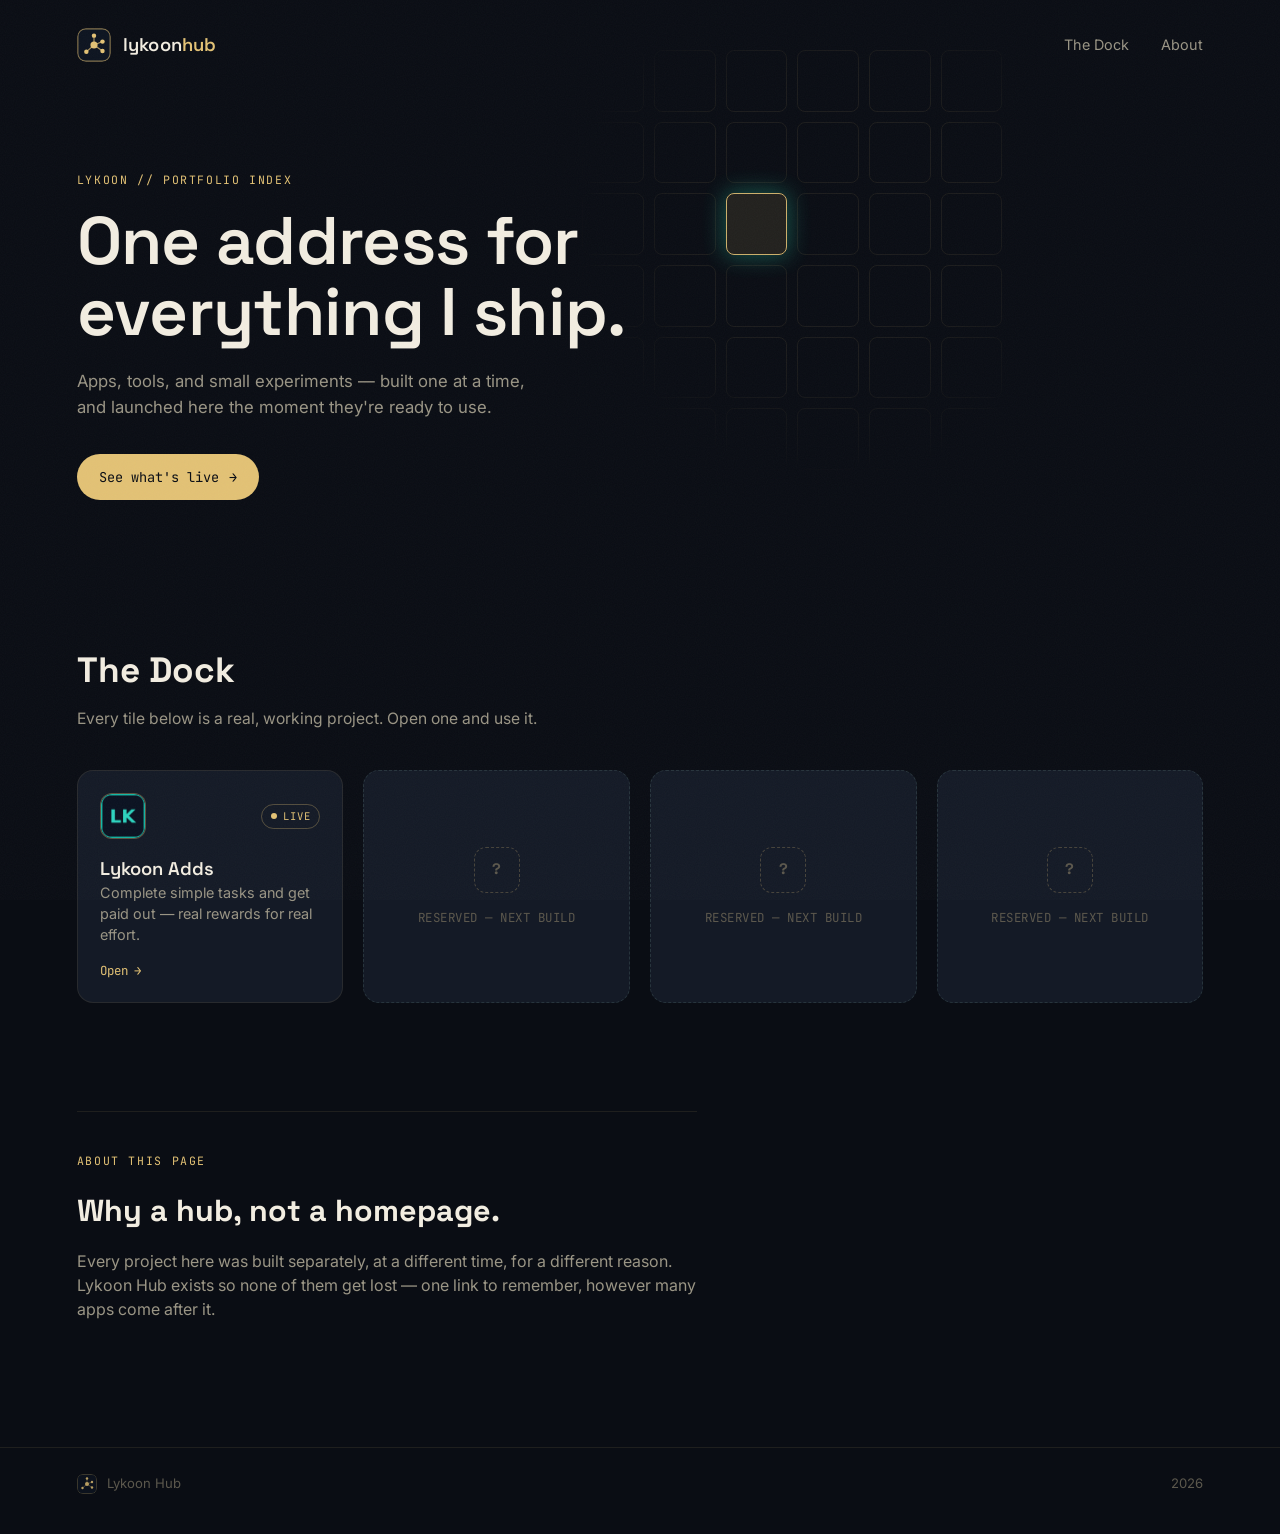
==== index.html @ 3b14b8b4 "Update hub logo and gold theme" ====
<!DOCTYPE html>
<html lang="en">
<head>
<meta charset="UTF-8">
<meta name="viewport" content="width=device-width, initial-scale=1.0">
<title>Lykoon Hub — One address for everything I ship</title>
<meta name="description" content="Lykoon Hub — a single home for every app, tool, and website Lykoon builds.">
<link rel="icon" href="data:image/svg+xml,%3Csvg xmlns='http://www.w3.org/2000/svg' viewBox='0 0 40 40'%3E%3Crect x='1' y='1' width='38' height='38' rx='9' fill='%230d1420' stroke='%23e3c275' stroke-width='1.4'/%3E%3Cg stroke='%23e3c275' stroke-width='1.3'%3E%3Cline x1='20' y1='20' x2='20' y2='9'/%3E%3Cline x1='20' y1='20' x2='30' y2='16'/%3E%3Cline x1='20' y1='20' x2='30' y2='27'/%3E%3Cline x1='20' y1='20' x2='11' y2='28'/%3E%3C/g%3E%3Ccircle cx='20' cy='9' r='2.6' fill='%23e3c275'/%3E%3Ccircle cx='30' cy='16' r='2.6' fill='%23e3c275'/%3E%3Ccircle cx='30' cy='27' r='2.6' fill='%23e3c275'/%3E%3Ccircle cx='11' cy='28' r='2.6' fill='%23e3c275'/%3E%3Ccircle cx='20' cy='20' r='4.2' fill='%23e3c275'/%3E%3C/svg%3E">
<link rel="preconnect" href="https://fonts.googleapis.com">
<link rel="preconnect" href="https://fonts.gstatic.com" crossorigin>
<link href="https://fonts.googleapis.com/css2?family=Space+Grotesk:wght@400;500;600;700&family=Inter:wght@400;500;600&family=JetBrains+Mono:wght@400;500&display=swap" rel="stylesheet">
<link rel="stylesheet" href="style.css">
</head>
<body>

<div class="grain"></div>

<header class="topbar">
  <div class="brand">
    <svg class="brand-mark" viewBox="0 0 40 40" xmlns="http://www.w3.org/2000/svg">
      <rect x="1" y="1" width="38" height="38" rx="9" fill="#0d1420" stroke="#e3c275" stroke-opacity="0.55" stroke-width="1.4"/>
      <g stroke="#e3c275" stroke-width="1.3" stroke-opacity="0.75">
        <line x1="20" y1="20" x2="20" y2="9"/>
        <line x1="20" y1="20" x2="30" y2="16"/>
        <line x1="20" y1="20" x2="30" y2="27"/>
        <line x1="20" y1="20" x2="11" y2="28"/>
      </g>
      <circle cx="20" cy="9" r="2.6" fill="#e3c275"/>
      <circle cx="30" cy="16" r="2.6" fill="#e3c275"/>
      <circle cx="30" cy="27" r="2.6" fill="#e3c275"/>
      <circle cx="11" cy="28" r="2.6" fill="#e3c275"/>
      <circle cx="20" cy="20" r="4.2" fill="#e3c275"/>
    </svg>
    <span class="brand-word">lykoon<span class="accent-dot">hub</span></span>
  </div>
  <nav class="topnav">
    <a href="#dock">The Dock</a>
    <a href="#about">About</a>
  </nav>
</header>

<main>
  <section class="hero">
    <div class="hero-grid" aria-hidden="true" id="heroGrid"></div>
    <p class="eyebrow">LYKOON // PORTFOLIO INDEX</p>
    <h1>One address for<br>everything I ship.</h1>
    <p class="hero-sub">Apps, tools, and small experiments — built one at a time,<br class="br-desktop"> and launched here the moment they're ready to use.</p>
    <a href="#dock" class="hero-cta">See what's live <span class="arrow">→</span></a>
  </section>

  <section class="dock" id="dock">
    <div class="section-head">
      <h2>The Dock</h2>
      <p class="section-sub">Every tile below is a real, working project. Open one and use it.</p>
    </div>

    <div class="tiles" id="tiles"><!-- rendered by app.js --></div>
  </section>

  <section class="about" id="about">
    <div class="about-card">
      <p class="eyebrow">ABOUT THIS PAGE</p>
      <h2>Why a hub, not a homepage.</h2>
      <p>Every project here was built separately, at a different time, for a different reason. Lykoon Hub exists so none of them get lost — one link to remember, however many apps come after it.</p>
    </div>
  </section>
</main>

<footer class="footer">
  <div class="footer-left">
    <svg class="footer-mark" viewBox="0 0 40 40" xmlns="http://www.w3.org/2000/svg" aria-hidden="true">
      <rect x="1" y="1" width="38" height="38" rx="9" fill="#0d1420" stroke="#e3c275" stroke-opacity="0.4" stroke-width="1.4"/>
      <g stroke="#e3c275" stroke-width="1.3" stroke-opacity="0.6">
        <line x1="20" y1="20" x2="20" y2="9"/>
        <line x1="20" y1="20" x2="30" y2="16"/>
        <line x1="20" y1="20" x2="30" y2="27"/>
        <line x1="20" y1="20" x2="11" y2="28"/>
      </g>
      <circle cx="20" cy="9" r="2.4" fill="#e3c275"/>
      <circle cx="30" cy="16" r="2.4" fill="#e3c275"/>
      <circle cx="30" cy="27" r="2.4" fill="#e3c275"/>
      <circle cx="11" cy="28" r="2.4" fill="#e3c275"/>
      <circle cx="20" cy="20" r="4" fill="#e3c275"/>
    </svg>
    <span>Lykoon Hub</span>
  </div>
  <span class="footer-year" id="year"></span>
</footer>

<script src="app.js"></script>
</body>
</html>
---- style.css ----
:root{
  --bg: #0a0d14;
  --bg-elevated: #10141d;
  --surface: #141a26;
  --surface-2: #1b2331;
  --border: rgba(216, 184, 122, 0.10);
  --border-strong: rgba(216, 184, 122, 0.26);
  --accent: #e3c275;
  --accent-soft: rgba(227, 194, 117, 0.12);
  --accent-dim: #8a6f37;
  --text: #f2ede1;
  --text-muted: #9a9585;
  --text-faint: #5c584d;
  --live: #e3c275;
  --live-glow: 227, 194, 117;

  --font-display: "Space Grotesk", sans-serif;
  --font-body: "Inter", sans-serif;
  --font-mono: "JetBrains Mono", monospace;
}

*{ box-sizing: border-box; margin: 0; padding: 0; }

html{ scroll-behavior: smooth; }

body{
  background: var(--bg);
  color: var(--text);
  font-family: var(--font-body);
  line-height: 1.5;
  overflow-x: hidden;
}

a{ color: inherit; text-decoration: none; }

/* subtle film-grain texture over the whole page */
.grain{
  position: fixed;
  inset: 0;
  pointer-events: none;
  z-index: 100;
  opacity: 0.035;
  background-image: url("data:image/svg+xml,%3Csvg xmlns='http://www.w3.org/2000/svg' width='120' height='120'%3E%3Cfilter id='n'%3E%3CfeTurbulence type='fractalNoise' baseFrequency='0.9' numOctaves='2' stitchTiles='stitch'/%3E%3C/filter%3E%3Crect width='100%25' height='100%25' filter='url(%23n)'/%3E%3C/svg%3E");
}

/* ---------- topbar ---------- */
.topbar{
  display: flex;
  align-items: center;
  justify-content: space-between;
  padding: 28px 6vw;
  position: relative;
  z-index: 2;
}

.brand{ display: flex; align-items: center; gap: 12px; }

.brand-mark{ width: 34px; height: 34px; border-radius: 9px; }

.brand-word{
  font-family: var(--font-display);
  font-weight: 600;
  font-size: 1.15rem;
  letter-spacing: 0.01em;
  color: var(--text);
}
.accent-dot{ color: var(--accent); }

.topnav{ display: flex; gap: 32px; }
.topnav a{
  font-size: 0.9rem;
  color: var(--text-muted);
  transition: color 0.2s ease;
}
.topnav a:hover{ color: var(--accent); }

/* ---------- hero ---------- */
.hero{
  position: relative;
  padding: 9vh 6vw 12vh;
  max-width: 900px;
}

.hero-grid{
  position: absolute;
  top: -40px;
  right: -8vw;
  width: 420px;
  height: 420px;
  z-index: -1;
  display: grid;
  grid-template-columns: repeat(6, 1fr);
  grid-template-rows: repeat(6, 1fr);
  gap: 10px;
  opacity: 0.9;
  mask-image: radial-gradient(circle at 60% 40%, black 40%, transparent 75%);
}
.hero-grid .cell{
  border-radius: 8px;
  border: 1px solid var(--border);
}
.hero-grid .cell.filled{
  border-color: var(--accent);
  background: var(--accent-soft);
  box-shadow: 0 0 22px 2px rgba(47, 226, 184, 0.35);
}

.eyebrow{
  font-family: var(--font-mono);
  font-size: 0.72rem;
  letter-spacing: 0.14em;
  color: var(--accent);
  margin-bottom: 18px;
}

.hero h1{
  font-family: var(--font-display);
  font-weight: 600;
  font-size: clamp(2.4rem, 6vw, 4.2rem);
  line-height: 1.05;
  letter-spacing: -0.01em;
  margin-bottom: 22px;
}

.hero-sub{
  color: var(--text-muted);
  font-size: 1.05rem;
  max-width: 540px;
  margin-bottom: 34px;
}

.hero-cta{
  display: inline-flex;
  align-items: center;
  gap: 10px;
  font-family: var(--font-mono);
  font-size: 0.85rem;
  color: var(--bg);
  background: var(--accent);
  padding: 13px 22px;
  border-radius: 999px;
  transition: transform 0.2s ease, box-shadow 0.2s ease;
}
.hero-cta:hover{
  transform: translateY(-2px);
  box-shadow: 0 8px 24px rgba(47, 226, 184, 0.25);
}
.hero-cta .arrow{ transition: transform 0.2s ease; }
.hero-cta:hover .arrow{ transform: translateX(3px); }

/* ---------- dock section ---------- */
.dock{ padding: 4vh 6vw 10vh; }

.section-head{ margin-bottom: 40px; max-width: 560px; }
.section-head h2{
  font-family: var(--font-display);
  font-size: clamp(1.6rem, 3vw, 2.2rem);
  margin-bottom: 10px;
}
.section-sub{ color: var(--text-muted); font-size: 0.98rem; }

.tiles{
  display: grid;
  grid-template-columns: repeat(auto-fill, minmax(220px, 1fr));
  gap: 20px;
}

.tile{
  background: var(--surface);
  border: 1px solid var(--border);
  border-radius: 16px;
  padding: 22px;
  display: flex;
  flex-direction: column;
  gap: 16px;
  transition: transform 0.25s ease, border-color 0.25s ease, background 0.25s ease;
}

.tile.live:hover{
  transform: translateY(-4px);
  border-color: var(--border-strong);
  background: var(--surface-2);
}

.tile.empty{
  border-style: dashed;
  border-color: rgba(148, 197, 190, 0.15);
  justify-content: center;
  align-items: center;
  text-align: center;
  min-height: 190px;
}
.tile.empty .tile-icon{
  border-style: dashed;
  color: var(--text-faint);
  background: transparent;
}
.tile.empty .empty-label{
  font-family: var(--font-mono);
  font-size: 0.78rem;
  color: var(--text-faint);
  letter-spacing: 0.04em;
}

.tile-top{ display: flex; align-items: center; justify-content: space-between; }

.tile-icon{
  width: 46px;
  height: 46px;
  border-radius: 12px;
  display: flex;
  align-items: center;
  justify-content: center;
  font-family: var(--font-display);
  font-weight: 700;
  font-size: 0.95rem;
  border: 1px solid var(--border-strong);
  background: var(--accent-soft);
  color: var(--accent);
  overflow: hidden;
}
.tile-icon img{
  width: 100%;
  height: 100%;
  object-fit: cover;
  border-radius: 11px;
}

.badge{
  font-family: var(--font-mono);
  font-size: 0.66rem;
  letter-spacing: 0.08em;
  display: flex;
  align-items: center;
  gap: 6px;
  color: var(--live);
  padding: 4px 9px;
  border-radius: 999px;
  border: 1px solid rgba(var(--live-glow), 0.3);
}
.badge .dot{
  width: 6px; height: 6px; border-radius: 50%;
  background: var(--live);
  box-shadow: 0 0 0 0 rgba(var(--live-glow), 0.6);
  animation: pulse 2s infinite;
}
@keyframes pulse{
  0%{ box-shadow: 0 0 0 0 rgba(var(--live-glow), 0.5); }
  70%{ box-shadow: 0 0 0 7px rgba(var(--live-glow), 0); }
  100%{ box-shadow: 0 0 0 0 rgba(var(--live-glow), 0); }
}

.tile-name{
  font-family: var(--font-display);
  font-weight: 600;
  font-size: 1.15rem;
}
.tile-tagline{
  color: var(--text-muted);
  font-size: 0.9rem;
  line-height: 1.45;
}

.tile-open{
  margin-top: auto;
  font-family: var(--font-mono);
  font-size: 0.78rem;
  color: var(--accent);
  display: inline-flex;
  align-items: center;
  gap: 6px;
  align-self: flex-start;
}
.tile-open .arrow{ transition: transform 0.2s ease; }
.tile:hover .tile-open .arrow{ transform: translateX(3px); }

/* ---------- about ---------- */
.about{ padding: 2vh 6vw 14vh; }
.about-card{
  border-top: 1px solid var(--border);
  padding-top: 40px;
  max-width: 620px;
}
.about-card h2{
  font-family: var(--font-display);
  font-size: clamp(1.4rem, 2.6vw, 1.9rem);
  margin: 14px 0 16px;
}
.about-card p:last-child{ color: var(--text-muted); }

/* ---------- footer ---------- */
.footer{
  display: flex;
  align-items: center;
  justify-content: space-between;
  padding: 26px 6vw 40px;
  border-top: 1px solid var(--border);
  color: var(--text-faint);
  font-size: 0.82rem;
}
.footer-left{ display: flex; align-items: center; gap: 10px; }
.footer-mark{ width: 20px; height: 20px; border-radius: 6px; opacity: 0.8; }

/* ---------- responsive ---------- */
@media (max-width: 640px){
  .topbar{ padding: 22px 5vw; }
  .topnav{ gap: 18px; }
  .hero{ padding: 6vh 5vw 8vh; }
  .hero-grid{ width: 240px; height: 240px; right: -14vw; top: -20px; }
  .br-desktop{ display: none; }
  .dock, .about{ padding-left: 5vw; padding-right: 5vw; }
  .footer{ padding: 22px 5vw 32px; flex-direction: column; gap: 10px; align-items: flex-start; }
}

@media (prefers-reduced-motion: reduce){
  *{ animation: none !important; transition: none !important; }
}
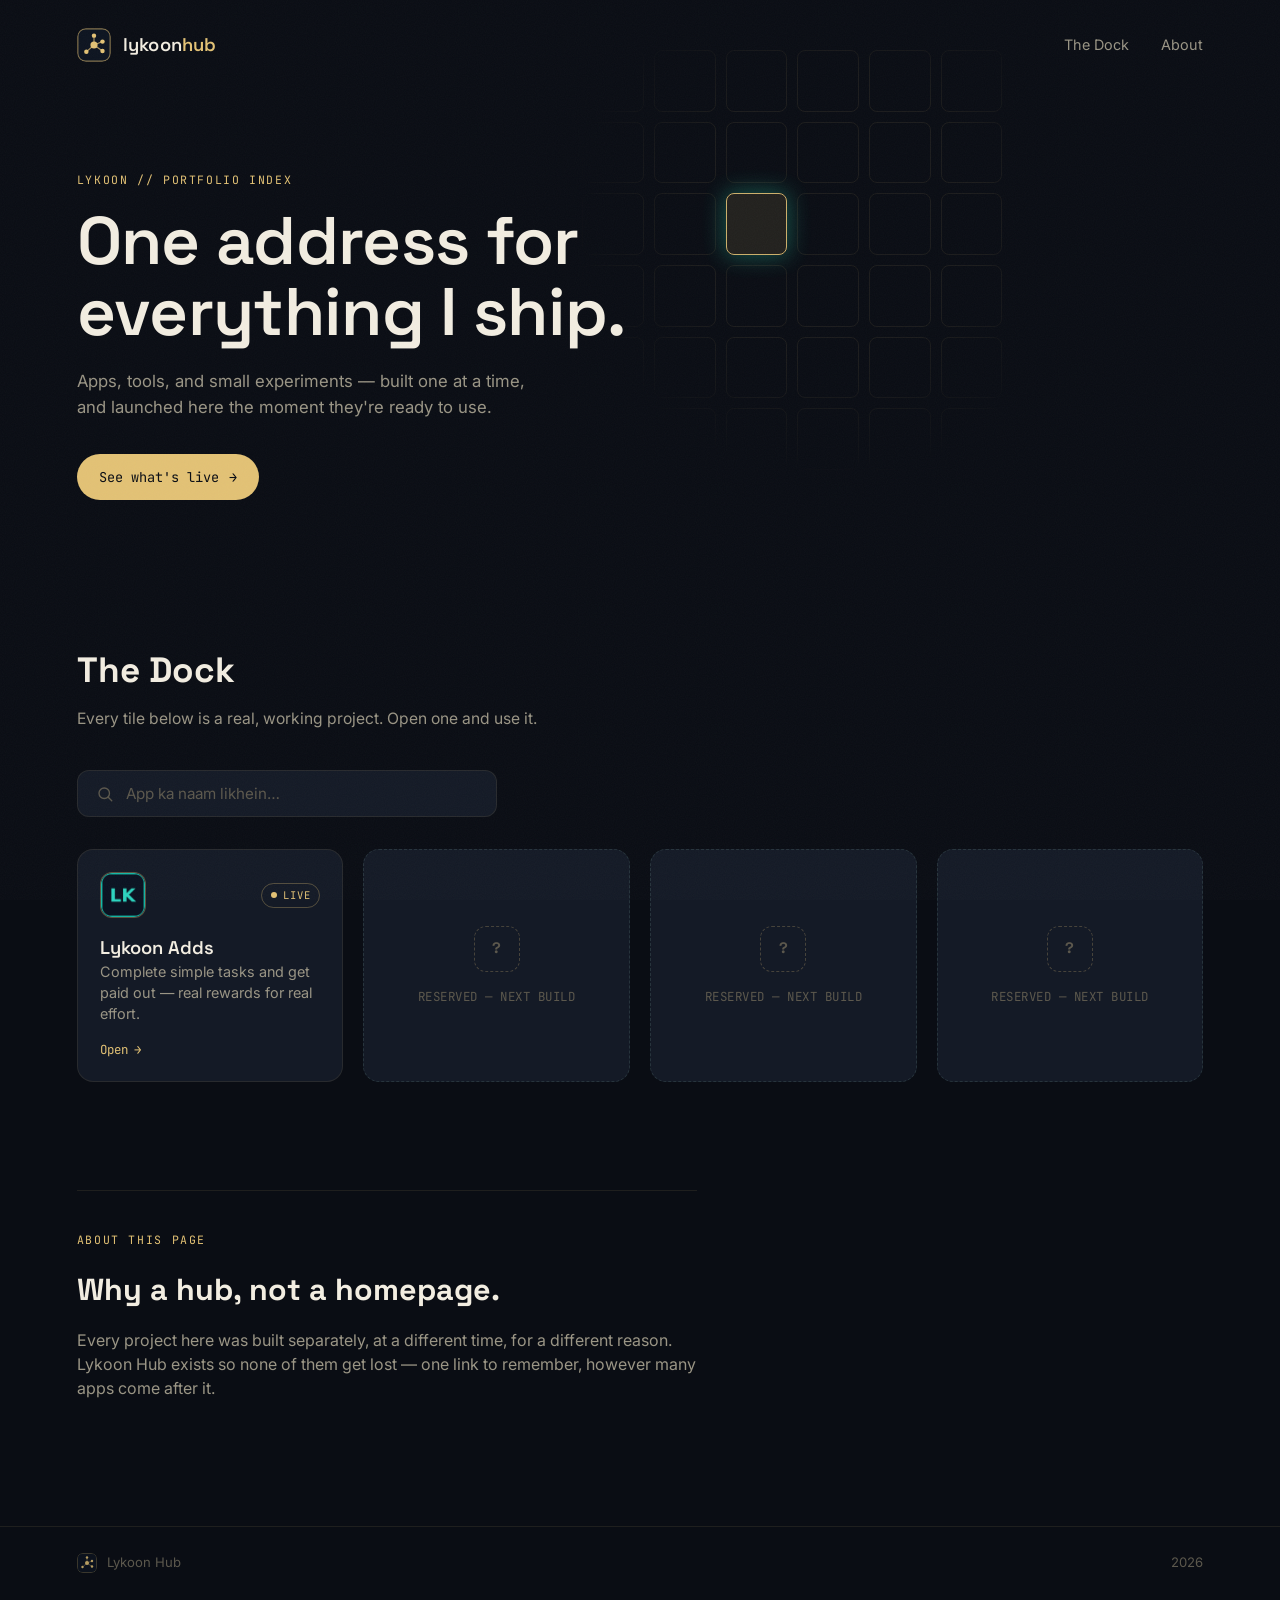
==== commit 9e49d46e: "serch box add ki he" ====
--- a/index.html
+++ b/index.html
@@ -54,6 +54,22 @@
       <p class="section-sub">Every tile below is a real, working project. Open one and use it.</p>
     </div>
 
+    <div class="search-bar">
+      <svg class="search-icon" viewBox="0 0 24 24" fill="none" xmlns="http://www.w3.org/2000/svg" aria-hidden="true">
+        <circle cx="11" cy="11" r="7" stroke="currentColor" stroke-width="1.8"/>
+        <line x1="16.3" y1="16.3" x2="21" y2="21" stroke="currentColor" stroke-width="1.8" stroke-linecap="round"/>
+      </svg>
+      <input
+        type="text"
+        id="searchInput"
+        class="search-input"
+        placeholder="App ka naam likhein…"
+        autocomplete="off"
+        aria-label="Apps dhoondein">
+    </div>
+
+    <p class="no-results" id="noResults" hidden>Is naam ki koi app nahi mili. Spelling check karein ya poora naam try karein.</p>
+
     <div class="tiles" id="tiles"><!-- rendered by app.js --></div>
   </section>
 
--- a/style.css
+++ b/style.css
@@ -159,6 +159,51 @@
 }
 .section-sub{ color: var(--text-muted); font-size: 0.98rem; }
 
+.search-bar{
+  display: flex;
+  align-items: center;
+  gap: 12px;
+  max-width: 420px;
+  padding: 13px 18px;
+  margin-bottom: 32px;
+  background: var(--surface);
+  border: 1px solid var(--border);
+  border-radius: 12px;
+  transition: border-color 0.2s ease, box-shadow 0.2s ease;
+}
+.search-bar:focus-within{
+  border-color: var(--border-strong);
+  box-shadow: 0 0 0 3px var(--accent-soft);
+}
+.search-icon{
+  width: 18px;
+  height: 18px;
+  color: var(--text-faint);
+  flex-shrink: 0;
+  transition: color 0.2s ease;
+}
+.search-bar:focus-within .search-icon{ color: var(--accent); }
+
+.search-input{
+  flex: 1;
+  background: transparent;
+  border: none;
+  outline: none;
+  color: var(--text);
+  font-family: var(--font-body);
+  font-size: 0.95rem;
+}
+.search-input::placeholder{ color: var(--text-faint); }
+
+.no-results{
+  font-family: var(--font-mono);
+  font-size: 0.85rem;
+  color: var(--text-muted);
+  margin-bottom: 32px;
+}
+
+.tile.hidden{ display: none; }
+
 .tiles{
   display: grid;
   grid-template-columns: repeat(auto-fill, minmax(220px, 1fr));
@@ -309,6 +354,7 @@
   .hero-grid{ width: 240px; height: 240px; right: -14vw; top: -20px; }
   .br-desktop{ display: none; }
   .dock, .about{ padding-left: 5vw; padding-right: 5vw; }
+  .search-bar{ max-width: 100%; }
   .footer{ padding: 22px 5vw 32px; flex-direction: column; gap: 10px; align-items: flex-start; }
 }
 
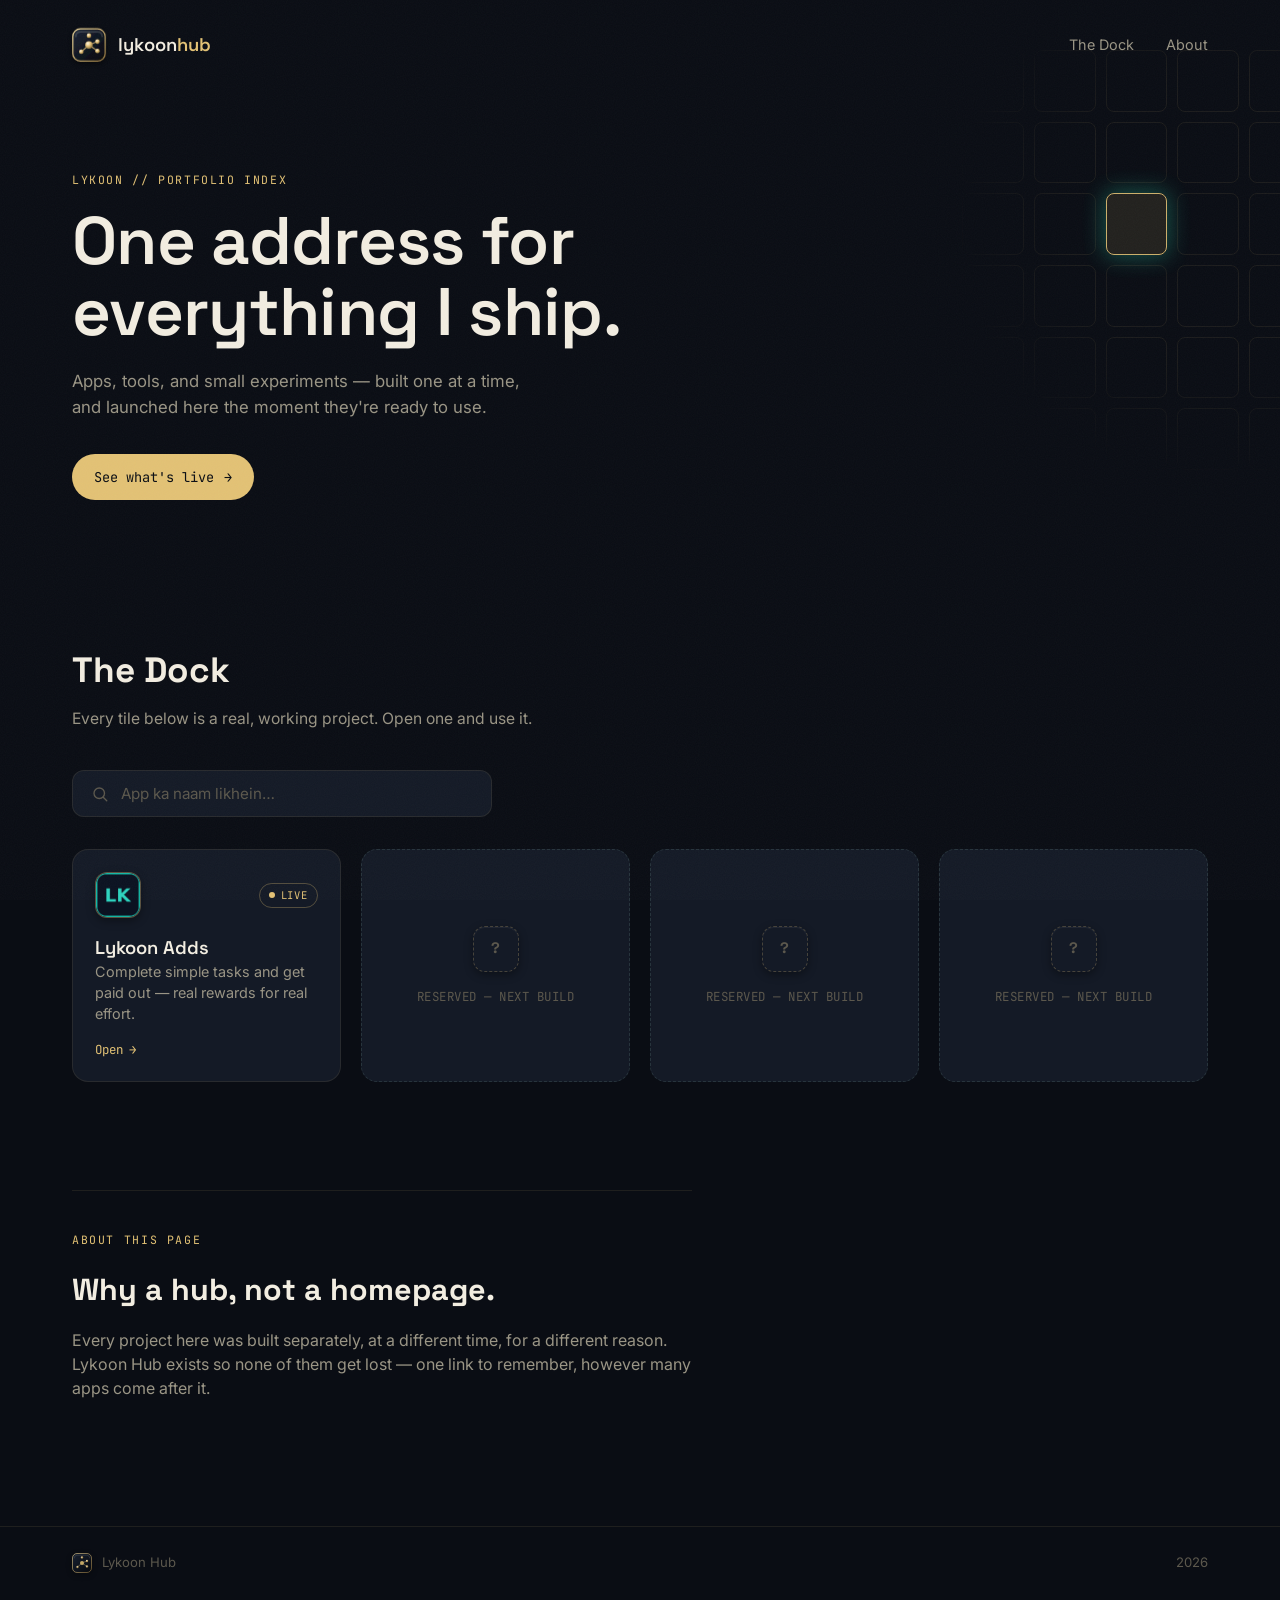
==== commit cedad4ec: "3d code" ====
--- a/index.html
+++ b/index.html
@@ -17,19 +17,40 @@
 
 <header class="topbar">
   <div class="brand">
-    <svg class="brand-mark" viewBox="0 0 40 40" xmlns="http://www.w3.org/2000/svg">
-      <rect x="1" y="1" width="38" height="38" rx="9" fill="#0d1420" stroke="#e3c275" stroke-opacity="0.55" stroke-width="1.4"/>
-      <g stroke="#e3c275" stroke-width="1.3" stroke-opacity="0.75">
-        <line x1="20" y1="20" x2="20" y2="9"/>
-        <line x1="20" y1="20" x2="30" y2="16"/>
-        <line x1="20" y1="20" x2="30" y2="27"/>
-        <line x1="20" y1="20" x2="11" y2="28"/>
+    <svg class="brand-mark" viewBox="0 0 40 40" xmlns="http://www.w3.org/2000/svg" style="overflow: visible;">
+      <defs>
+        <linearGradient id="badgeGrad" x1="0" y1="0" x2="1" y2="1">
+          <stop offset="0%" stop-color="#1b2536"/>
+          <stop offset="100%" stop-color="#05070c"/>
+        </linearGradient>
+        <linearGradient id="edgeGrad" x1="0" y1="0" x2="1" y2="1">
+          <stop offset="0%" stop-color="#f6dea0"/>
+          <stop offset="100%" stop-color="#96773f"/>
+        </linearGradient>
+        <radialGradient id="nodeGrad" cx="35%" cy="30%" r="75%">
+          <stop offset="0%" stop-color="#fff8e6"/>
+          <stop offset="45%" stop-color="#e9c67e"/>
+          <stop offset="100%" stop-color="#8a6f37"/>
+        </radialGradient>
+        <filter id="liftShadow" x="-60%" y="-60%" width="220%" height="220%">
+          <feDropShadow dx="0" dy="2.5" stdDeviation="2.2" flood-color="#000000" flood-opacity="0.5"/>
+        </filter>
+      </defs>
+      <g filter="url(#liftShadow)">
+        <rect x="1" y="1" width="38" height="38" rx="9" fill="url(#badgeGrad)" stroke="url(#edgeGrad)" stroke-width="1.4"/>
+        <path d="M4.5 10 Q4.5 4.5 10 4.5 H30 Q35.5 4.5 35.5 10" fill="none" stroke="#ffffff" stroke-opacity="0.14" stroke-width="2" stroke-linecap="round"/>
+        <g stroke="url(#edgeGrad)" stroke-width="1.3" stroke-opacity="0.9">
+          <line x1="20" y1="20" x2="20" y2="9"/>
+          <line x1="20" y1="20" x2="30" y2="16"/>
+          <line x1="20" y1="20" x2="30" y2="27"/>
+          <line x1="20" y1="20" x2="11" y2="28"/>
+        </g>
+        <circle cx="20" cy="9" r="2.7" fill="url(#nodeGrad)"/>
+        <circle cx="30" cy="16" r="2.7" fill="url(#nodeGrad)"/>
+        <circle cx="30" cy="27" r="2.7" fill="url(#nodeGrad)"/>
+        <circle cx="11" cy="28" r="2.7" fill="url(#nodeGrad)"/>
+        <circle cx="20" cy="20" r="4.4" fill="url(#nodeGrad)"/>
       </g>
-      <circle cx="20" cy="9" r="2.6" fill="#e3c275"/>
-      <circle cx="30" cy="16" r="2.6" fill="#e3c275"/>
-      <circle cx="30" cy="27" r="2.6" fill="#e3c275"/>
-      <circle cx="11" cy="28" r="2.6" fill="#e3c275"/>
-      <circle cx="20" cy="20" r="4.2" fill="#e3c275"/>
     </svg>
     <span class="brand-word">lykoon<span class="accent-dot">hub</span></span>
   </div>
@@ -42,10 +63,12 @@
 <main>
   <section class="hero">
     <div class="hero-grid" aria-hidden="true" id="heroGrid"></div>
-    <p class="eyebrow">LYKOON // PORTFOLIO INDEX</p>
-    <h1>One address for<br>everything I ship.</h1>
-    <p class="hero-sub">Apps, tools, and small experiments — built one at a time,<br class="br-desktop"> and launched here the moment they're ready to use.</p>
-    <a href="#dock" class="hero-cta">See what's live <span class="arrow">→</span></a>
+    <div class="hero-inner">
+      <p class="eyebrow">LYKOON // PORTFOLIO INDEX</p>
+      <h1>One address for<br>everything I ship.</h1>
+      <p class="hero-sub">Apps, tools, and small experiments — built one at a time,<br class="br-desktop"> and launched here the moment they're ready to use.</p>
+      <a href="#dock" class="hero-cta">See what's live <span class="arrow">→</span></a>
+    </div>
   </section>
 
   <section class="dock" id="dock">
@@ -83,24 +106,42 @@
 </main>
 
 <footer class="footer">
-  <div class="footer-left">
-    <svg class="footer-mark" viewBox="0 0 40 40" xmlns="http://www.w3.org/2000/svg" aria-hidden="true">
-      <rect x="1" y="1" width="38" height="38" rx="9" fill="#0d1420" stroke="#e3c275" stroke-opacity="0.4" stroke-width="1.4"/>
-      <g stroke="#e3c275" stroke-width="1.3" stroke-opacity="0.6">
-        <line x1="20" y1="20" x2="20" y2="9"/>
-        <line x1="20" y1="20" x2="30" y2="16"/>
-        <line x1="20" y1="20" x2="30" y2="27"/>
-        <line x1="20" y1="20" x2="11" y2="28"/>
-      </g>
-      <circle cx="20" cy="9" r="2.4" fill="#e3c275"/>
-      <circle cx="30" cy="16" r="2.4" fill="#e3c275"/>
-      <circle cx="30" cy="27" r="2.4" fill="#e3c275"/>
-      <circle cx="11" cy="28" r="2.4" fill="#e3c275"/>
-      <circle cx="20" cy="20" r="4" fill="#e3c275"/>
-    </svg>
-    <span>Lykoon Hub</span>
+  <div class="footer-inner">
+    <div class="footer-left">
+      <svg class="footer-mark" viewBox="0 0 40 40" xmlns="http://www.w3.org/2000/svg" aria-hidden="true" style="overflow: visible;">
+        <defs>
+          <linearGradient id="badgeGradF" x1="0" y1="0" x2="1" y2="1">
+            <stop offset="0%" stop-color="#1b2536"/>
+            <stop offset="100%" stop-color="#05070c"/>
+          </linearGradient>
+          <linearGradient id="edgeGradF" x1="0" y1="0" x2="1" y2="1">
+            <stop offset="0%" stop-color="#f6dea0"/>
+            <stop offset="100%" stop-color="#96773f"/>
+          </linearGradient>
+          <radialGradient id="nodeGradF" cx="35%" cy="30%" r="75%">
+            <stop offset="0%" stop-color="#fff8e6"/>
+            <stop offset="45%" stop-color="#e9c67e"/>
+            <stop offset="100%" stop-color="#8a6f37"/>
+          </radialGradient>
+        </defs>
+        <rect x="1" y="1" width="38" height="38" rx="9" fill="url(#badgeGradF)" stroke="url(#edgeGradF)" stroke-width="1.4"/>
+        <path d="M4.5 10 Q4.5 4.5 10 4.5 H30 Q35.5 4.5 35.5 10" fill="none" stroke="#ffffff" stroke-opacity="0.12" stroke-width="2" stroke-linecap="round"/>
+        <g stroke="url(#edgeGradF)" stroke-width="1.3" stroke-opacity="0.85">
+          <line x1="20" y1="20" x2="20" y2="9"/>
+          <line x1="20" y1="20" x2="30" y2="16"/>
+          <line x1="20" y1="20" x2="30" y2="27"/>
+          <line x1="20" y1="20" x2="11" y2="28"/>
+        </g>
+        <circle cx="20" cy="9" r="2.4" fill="url(#nodeGradF)"/>
+        <circle cx="30" cy="16" r="2.4" fill="url(#nodeGradF)"/>
+        <circle cx="30" cy="27" r="2.4" fill="url(#nodeGradF)"/>
+        <circle cx="11" cy="28" r="2.4" fill="url(#nodeGradF)"/>
+        <circle cx="20" cy="20" r="4" fill="#e3c275"/>
+      </svg>
+      <span>Lykoon Hub</span>
+    </div>
+    <span class="footer-year" id="year"></span>
   </div>
-  <span class="footer-year" id="year"></span>
 </footer>
 
 <script src="app.js"></script>
--- a/style.css
+++ b/style.css
@@ -48,14 +48,26 @@
   display: flex;
   align-items: center;
   justify-content: space-between;
-  padding: 28px 6vw;
+  padding: 28px clamp(20px, 6vw, 72px);
+  max-width: 1440px;
+  margin: 0 auto;
   position: relative;
   z-index: 2;
 }
 
-.brand{ display: flex; align-items: center; gap: 12px; }
-
-.brand-mark{ width: 34px; height: 34px; border-radius: 9px; }
+.brand{ display: flex; align-items: center; gap: 12px; perspective: 500px; }
+
+.brand-mark{
+  width: 34px;
+  height: 34px;
+  border-radius: 9px;
+  transition: transform 0.35s ease;
+  transform-style: preserve-3d;
+}
+.brand:hover .brand-mark{
+  transform: rotateX(10deg) rotateY(-14deg) scale(1.08);
+  filter: drop-shadow(0 6px 10px rgba(0,0,0,0.45));
+}
 
 .brand-word{
   font-family: var(--font-display);
@@ -77,9 +89,11 @@
 /* ---------- hero ---------- */
 .hero{
   position: relative;
-  padding: 9vh 6vw 12vh;
-  max-width: 900px;
-}
+  padding: 9vh clamp(20px, 6vw, 72px) 12vh;
+  max-width: 1440px;
+  margin: 0 auto;
+}
+.hero-inner{ max-width: 900px; }
 
 .hero-grid{
   position: absolute;
@@ -149,7 +163,11 @@
 .hero-cta:hover .arrow{ transform: translateX(3px); }
 
 /* ---------- dock section ---------- */
-.dock{ padding: 4vh 6vw 10vh; }
+.dock{
+  padding: 4vh clamp(20px, 6vw, 72px) 10vh;
+  max-width: 1440px;
+  margin: 0 auto;
+}
 
 .section-head{ margin-bottom: 40px; max-width: 560px; }
 .section-head h2{
@@ -263,6 +281,7 @@
   background: var(--accent-soft);
   color: var(--accent);
   overflow: hidden;
+  box-shadow: 0 3px 8px rgba(0,0,0,0.35), inset 0 1px 0 rgba(255,255,255,0.06);
 }
 .tile-icon img{
   width: 100%;
@@ -320,7 +339,11 @@
 .tile:hover .tile-open .arrow{ transform: translateX(3px); }
 
 /* ---------- about ---------- */
-.about{ padding: 2vh 6vw 14vh; }
+.about{
+  padding: 2vh clamp(20px, 6vw, 72px) 14vh;
+  max-width: 1440px;
+  margin: 0 auto;
+}
 .about-card{
   border-top: 1px solid var(--border);
   padding-top: 40px;
@@ -335,27 +358,59 @@
 
 /* ---------- footer ---------- */
 .footer{
+  border-top: 1px solid var(--border);
+}
+.footer-inner{
   display: flex;
   align-items: center;
   justify-content: space-between;
-  padding: 26px 6vw 40px;
-  border-top: 1px solid var(--border);
+  padding: 26px clamp(20px, 6vw, 72px) 40px;
+  max-width: 1440px;
+  margin: 0 auto;
   color: var(--text-faint);
   font-size: 0.82rem;
 }
 .footer-left{ display: flex; align-items: center; gap: 10px; }
-.footer-mark{ width: 20px; height: 20px; border-radius: 6px; opacity: 0.8; }
+.footer-mark{ width: 20px; height: 20px; border-radius: 6px; opacity: 0.85; filter: drop-shadow(0 2px 3px rgba(0,0,0,0.4)); }
 
 /* ---------- responsive ---------- */
+
+/* Tablet: tighten spacing and shrink the decorative grid a bit */
+@media (max-width: 900px){
+  .hero-grid{ width: 300px; height: 300px; right: -6vw; top: -20px; }
+  .tiles{ grid-template-columns: repeat(auto-fill, minmax(200px, 1fr)); }
+}
+
+/* Phones */
 @media (max-width: 640px){
-  .topbar{ padding: 22px 5vw; }
+  .topbar{ padding: 20px clamp(16px, 5vw, 40px); flex-wrap: wrap; row-gap: 10px; }
   .topnav{ gap: 18px; }
-  .hero{ padding: 6vh 5vw 8vh; }
-  .hero-grid{ width: 240px; height: 240px; right: -14vw; top: -20px; }
+  .hero{ padding: 6vh clamp(16px, 5vw, 40px) 8vh; }
+  .hero-grid{ width: 200px; height: 200px; right: -10vw; top: -16px; opacity: 0.6; }
   .br-desktop{ display: none; }
-  .dock, .about{ padding-left: 5vw; padding-right: 5vw; }
+  .dock, .about{ padding-left: clamp(16px, 5vw, 40px); padding-right: clamp(16px, 5vw, 40px); }
   .search-bar{ max-width: 100%; }
-  .footer{ padding: 22px 5vw 32px; flex-direction: column; gap: 10px; align-items: flex-start; }
+  .tiles{ grid-template-columns: 1fr; }
+  .tile{ padding: 20px; }
+  .footer-inner{
+    padding: 22px clamp(16px, 5vw, 40px) 32px;
+    flex-direction: column;
+    gap: 10px;
+    align-items: flex-start;
+  }
+}
+
+/* Small phones: the decorative grid gets in the way more than it helps */
+@media (max-width: 400px){
+  .hero-grid{ display: none; }
+  .hero h1{ font-size: 2.1rem; }
+  .topnav{ gap: 14px; }
+  .topnav a{ font-size: 0.85rem; }
+}
+
+/* Large / ultra-wide monitors: let the hero visual breathe a bit more */
+@media (min-width: 1600px){
+  .hero-grid{ width: 480px; height: 480px; }
 }
 
 @media (prefers-reduced-motion: reduce){
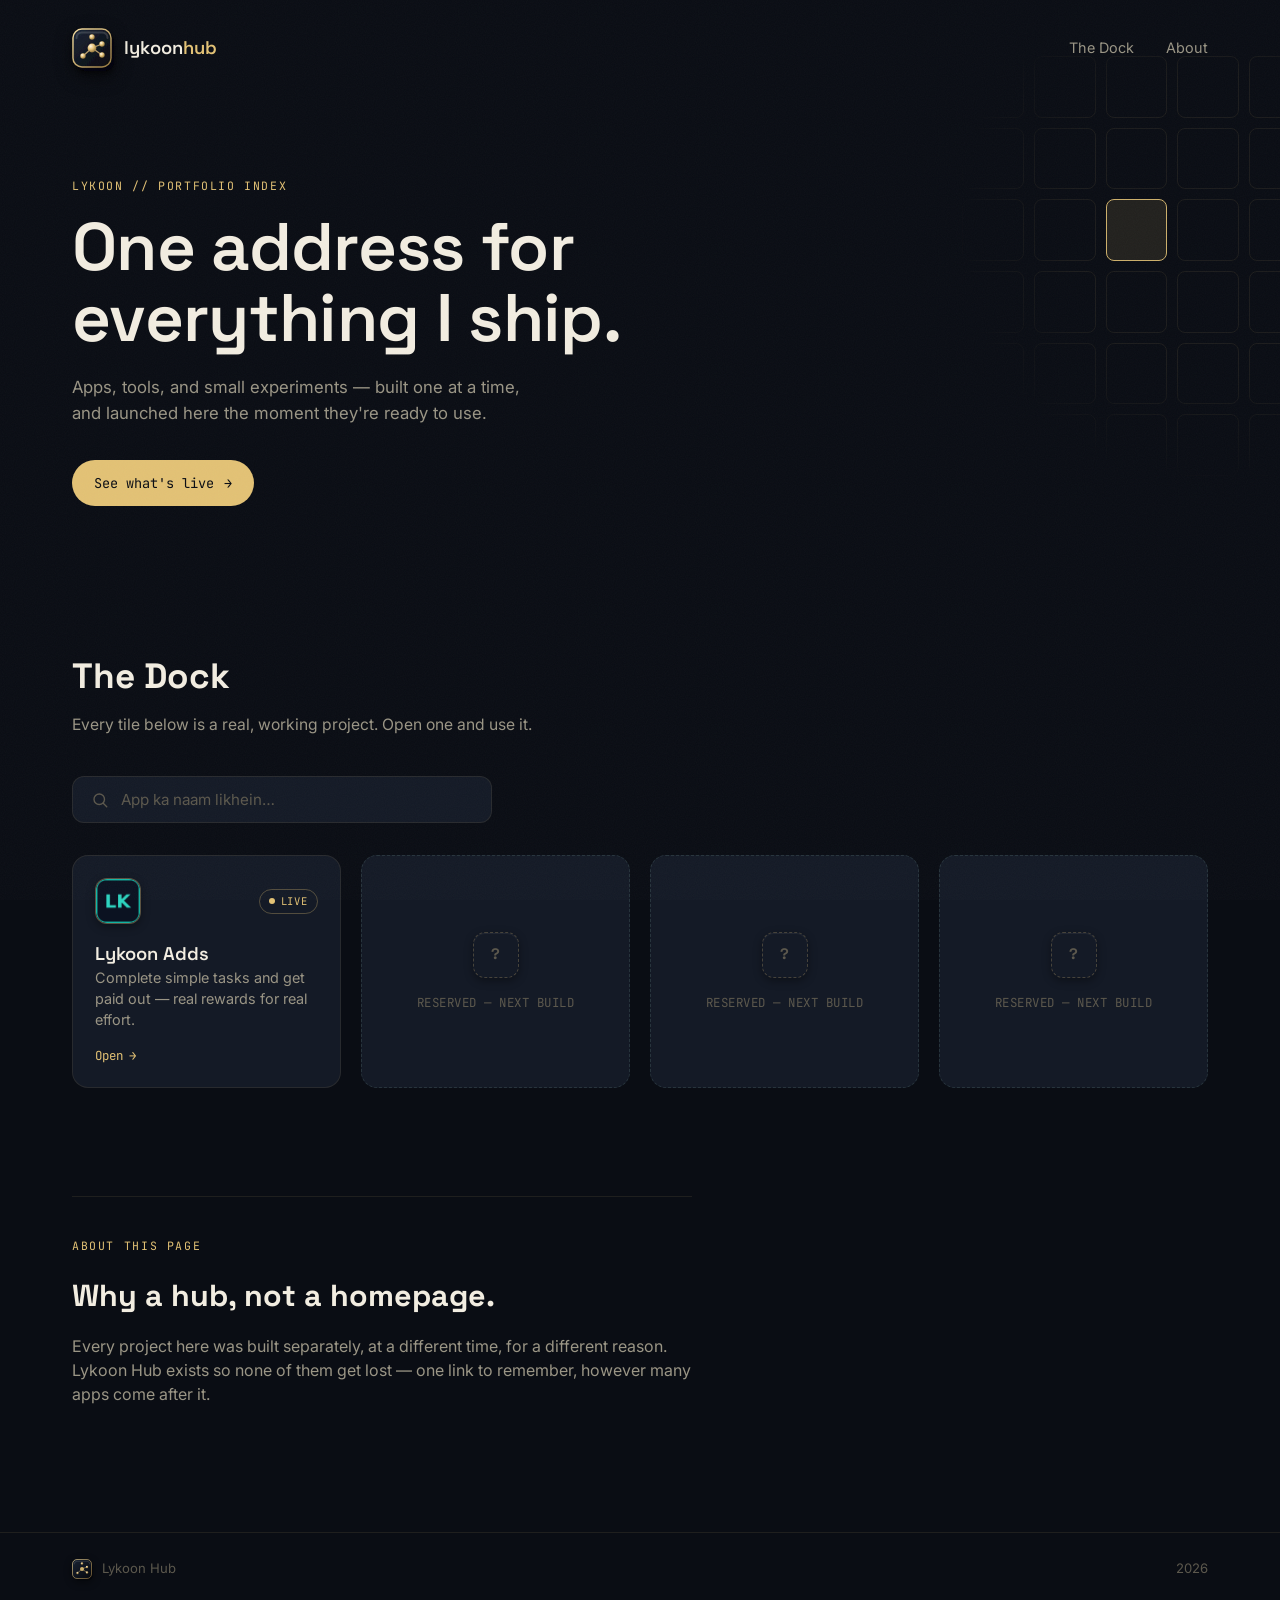
==== commit 0f403da5: "3d mobile" ====
--- a/index.html
+++ b/index.html
@@ -37,6 +37,7 @@
         </filter>
       </defs>
       <g filter="url(#liftShadow)">
+        <rect x="4" y="5" width="38" height="38" rx="9" fill="#03050a"/>
         <rect x="1" y="1" width="38" height="38" rx="9" fill="url(#badgeGrad)" stroke="url(#edgeGrad)" stroke-width="1.4"/>
         <path d="M4.5 10 Q4.5 4.5 10 4.5 H30 Q35.5 4.5 35.5 10" fill="none" stroke="#ffffff" stroke-opacity="0.14" stroke-width="2" stroke-linecap="round"/>
         <g stroke="url(#edgeGrad)" stroke-width="1.3" stroke-opacity="0.9">
@@ -124,6 +125,7 @@
             <stop offset="100%" stop-color="#8a6f37"/>
           </radialGradient>
         </defs>
+        <rect x="3.5" y="4.5" width="38" height="38" rx="9" fill="#03050a"/>
         <rect x="1" y="1" width="38" height="38" rx="9" fill="url(#badgeGradF)" stroke="url(#edgeGradF)" stroke-width="1.4"/>
         <path d="M4.5 10 Q4.5 4.5 10 4.5 H30 Q35.5 4.5 35.5 10" fill="none" stroke="#ffffff" stroke-opacity="0.12" stroke-width="2" stroke-linecap="round"/>
         <g stroke="url(#edgeGradF)" stroke-width="1.3" stroke-opacity="0.85">
--- a/style.css
+++ b/style.css
@@ -55,18 +55,26 @@
   z-index: 2;
 }
 
-.brand{ display: flex; align-items: center; gap: 12px; perspective: 500px; }
+.brand{ display: flex; align-items: center; gap: 12px; perspective: 400px; }
 
 .brand-mark{
-  width: 34px;
-  height: 34px;
-  border-radius: 9px;
-  transition: transform 0.35s ease;
+  --s: 1;
+  width: 40px;
+  height: 40px;
+  border-radius: 10px;
   transform-style: preserve-3d;
+  filter: drop-shadow(0 5px 8px rgba(0,0,0,0.55));
+  animation: logoFloat 4.5s ease-in-out infinite;
+  transition: filter 0.3s ease;
 }
 .brand:hover .brand-mark{
-  transform: rotateX(10deg) rotateY(-14deg) scale(1.08);
-  filter: drop-shadow(0 6px 10px rgba(0,0,0,0.45));
+  --s: 1.12;
+  filter: drop-shadow(0 8px 14px rgba(0,0,0,0.6));
+}
+
+@keyframes logoFloat{
+  0%, 100%{ transform: rotateX(9deg) rotateY(-15deg) scale(var(--s)); }
+  50%{ transform: rotateX(16deg) rotateY(-24deg) scale(var(--s)); }
 }
 
 .brand-word{
@@ -116,7 +124,11 @@
 .hero-grid .cell.filled{
   border-color: var(--accent);
   background: var(--accent-soft);
-  box-shadow: 0 0 22px 2px rgba(47, 226, 184, 0.35);
+  animation: cellPulse 3.2s ease-in-out infinite;
+}
+@keyframes cellPulse{
+  0%, 100%{ box-shadow: 0 0 18px 1px rgba(var(--live-glow), 0.3); }
+  50%{ box-shadow: 0 0 28px 4px rgba(var(--live-glow), 0.55); }
 }
 
 .eyebrow{
@@ -244,6 +256,11 @@
   border-color: var(--border-strong);
   background: var(--surface-2);
 }
+.tile.live:active{
+  transform: translateY(-1px) scale(0.98);
+  background: var(--surface-2);
+  border-color: var(--border-strong);
+}
 
 .tile.empty{
   border-style: dashed;
@@ -370,8 +387,18 @@
   color: var(--text-faint);
   font-size: 0.82rem;
 }
-.footer-left{ display: flex; align-items: center; gap: 10px; }
-.footer-mark{ width: 20px; height: 20px; border-radius: 6px; opacity: 0.85; filter: drop-shadow(0 2px 3px rgba(0,0,0,0.4)); }
+.footer-left{ display: flex; align-items: center; gap: 10px; perspective: 300px; }
+.footer-mark{
+  width: 20px; height: 20px; border-radius: 6px; opacity: 0.9;
+  transform-style: preserve-3d;
+  filter: drop-shadow(0 2px 4px rgba(0,0,0,0.5));
+  animation: logoFloatSmall 5.5s ease-in-out infinite;
+  animation-delay: -1.2s;
+}
+@keyframes logoFloatSmall{
+  0%, 100%{ transform: rotateX(9deg) rotateY(-15deg); }
+  50%{ transform: rotateX(15deg) rotateY(-22deg); }
+}
 
 /* ---------- responsive ---------- */
 
@@ -400,9 +427,10 @@
   }
 }
 
-/* Small phones: the decorative grid gets in the way more than it helps */
+/* Small phones: shrink the decorative grid instead of removing it —
+   the pulsing cell gives the page some life even on a small screen */
 @media (max-width: 400px){
-  .hero-grid{ display: none; }
+  .hero-grid{ width: 130px; height: 130px; right: -8vw; top: -10px; opacity: 0.5; }
   .hero h1{ font-size: 2.1rem; }
   .topnav{ gap: 14px; }
   .topnav a{ font-size: 0.85rem; }
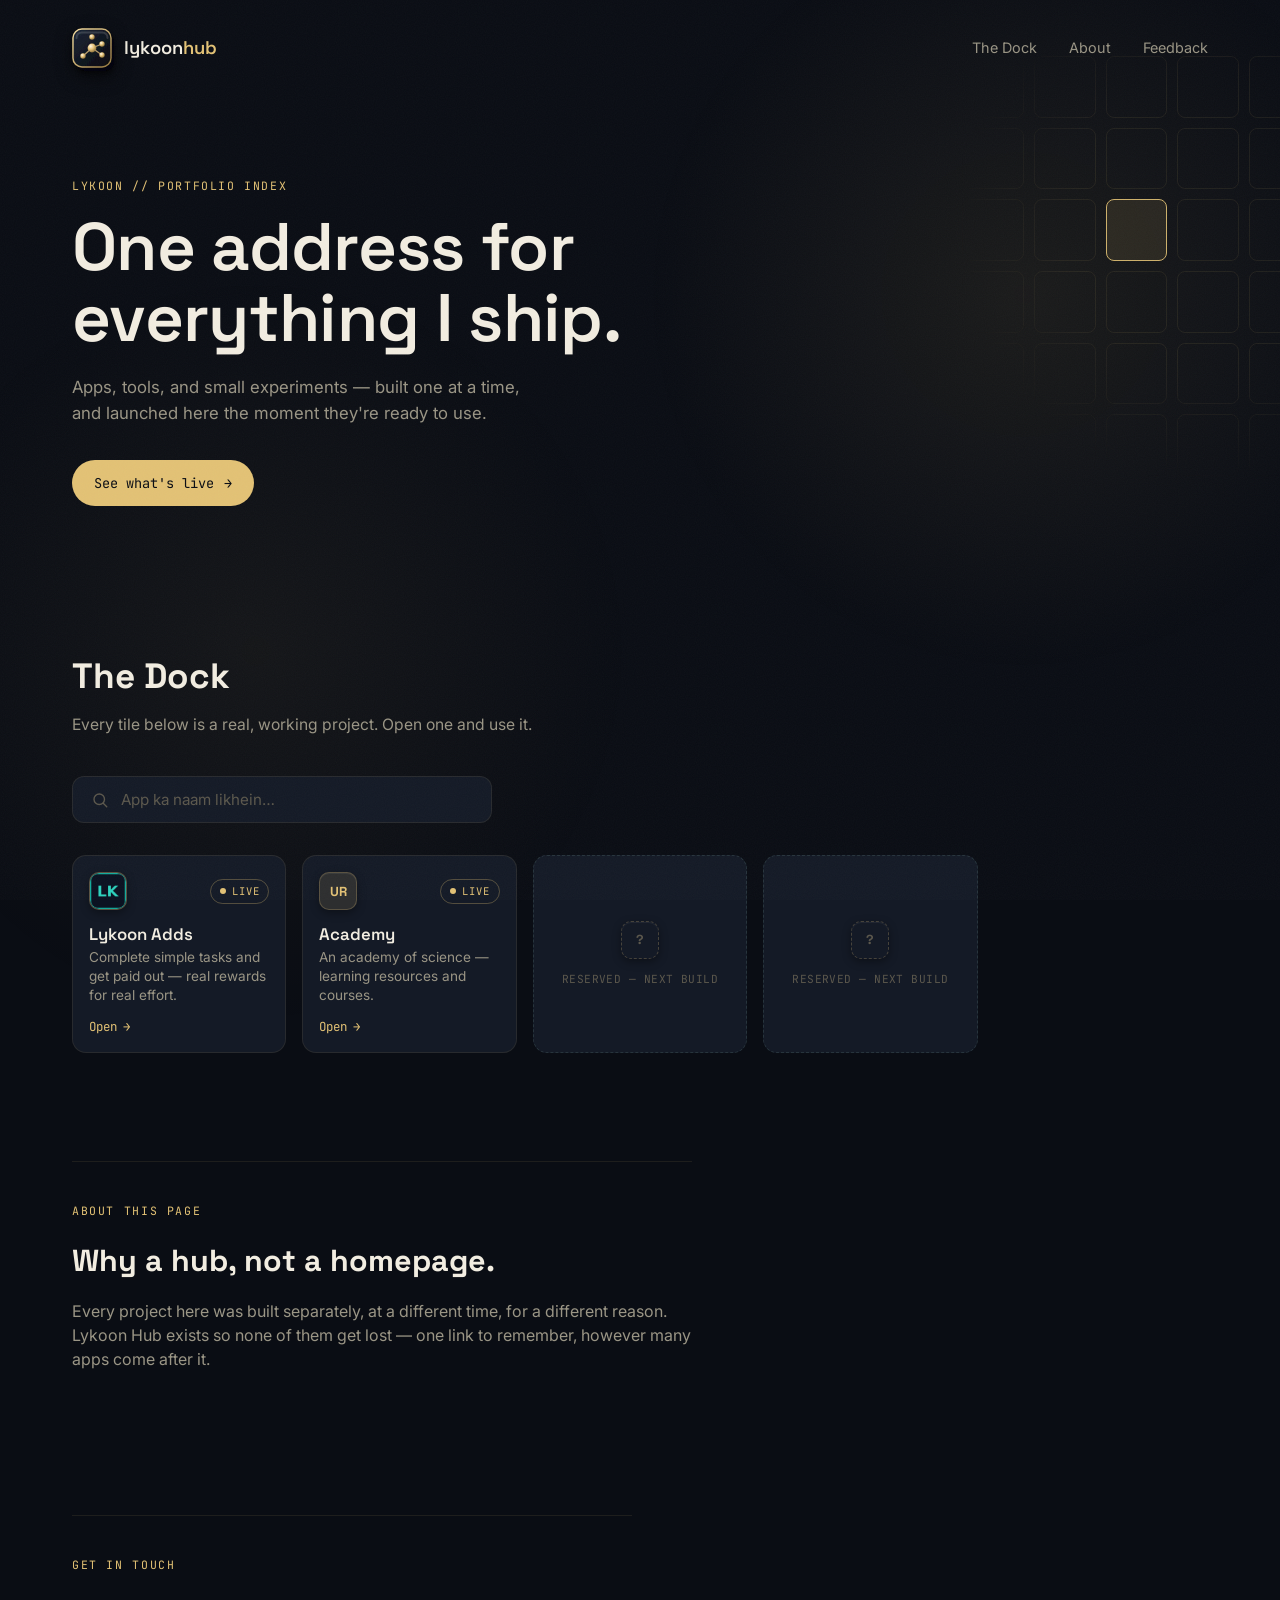
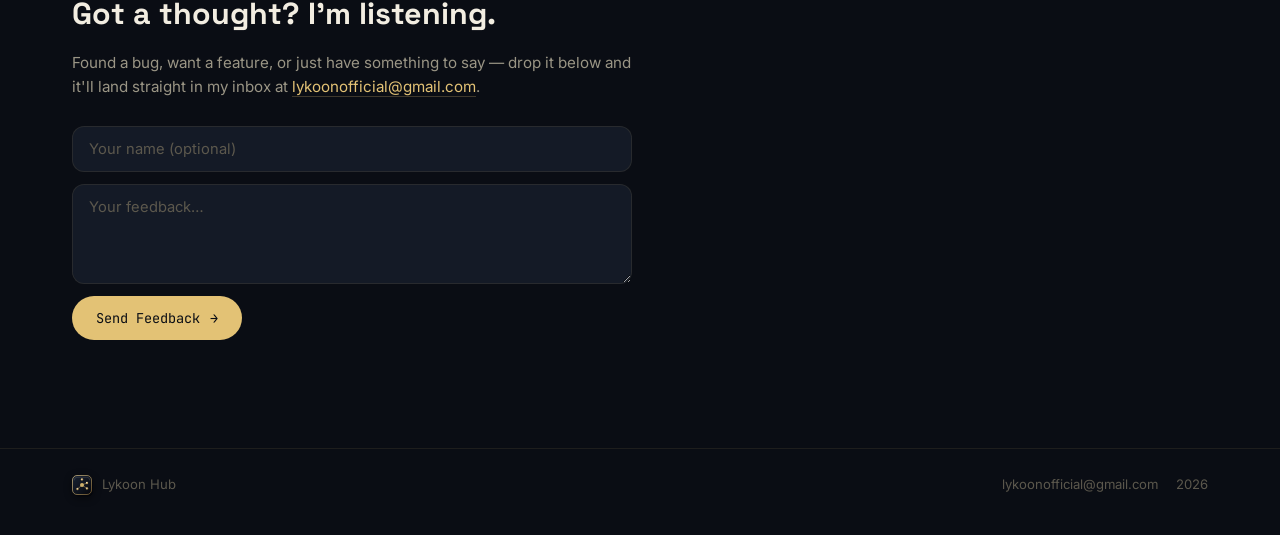
==== commit 968c03a2: "editing" ====
--- a/index.html
+++ b/index.html
@@ -14,6 +14,8 @@
 <body>
 
 <div class="grain"></div>
+<div class="ambient-glow"></div>
+<div class="ambient-glow secondary"></div>
 
 <header class="topbar">
   <div class="brand">
@@ -58,6 +60,7 @@
   <nav class="topnav">
     <a href="#dock">The Dock</a>
     <a href="#about">About</a>
+    <a href="#feedback">Feedback</a>
   </nav>
 </header>
 
@@ -73,7 +76,7 @@
   </section>
 
   <section class="dock" id="dock">
-    <div class="section-head">
+    <div class="section-head reveal-target">
       <h2>The Dock</h2>
       <p class="section-sub">Every tile below is a real, working project. Open one and use it.</p>
     </div>
@@ -98,10 +101,25 @@
   </section>
 
   <section class="about" id="about">
-    <div class="about-card">
+    <div class="about-card reveal-target">
       <p class="eyebrow">ABOUT THIS PAGE</p>
       <h2>Why a hub, not a homepage.</h2>
       <p>Every project here was built separately, at a different time, for a different reason. Lykoon Hub exists so none of them get lost — one link to remember, however many apps come after it.</p>
+    </div>
+  </section>
+
+  <section class="feedback" id="feedback">
+    <div class="feedback-card reveal-target">
+      <p class="eyebrow">GET IN TOUCH</p>
+      <h2>Got a thought? I'm listening.</h2>
+      <p class="feedback-sub">Found a bug, want a feature, or just have something to say — drop it below and it'll land straight in my inbox at <a href="mailto:lykoonofficial@gmail.com" class="feedback-email">lykoonofficial@gmail.com</a>.</p>
+
+      <form id="feedbackForm" class="feedback-form">
+        <input type="text" id="fbName" class="feedback-input" placeholder="Your name (optional)" autocomplete="off">
+        <textarea id="fbMessage" class="feedback-textarea" rows="4" placeholder="Your feedback…" required></textarea>
+        <button type="submit" class="feedback-submit">Send Feedback <span class="arrow">→</span></button>
+      </form>
+      <p class="feedback-note" id="feedbackNote" hidden>Opening your email app… if nothing happens, email me directly at <a href="mailto:lykoonofficial@gmail.com">lykoonofficial@gmail.com</a>.</p>
     </div>
   </section>
 </main>
@@ -142,7 +160,10 @@
       </svg>
       <span>Lykoon Hub</span>
     </div>
-    <span class="footer-year" id="year"></span>
+    <div class="footer-right">
+      <a href="mailto:lykoonofficial@gmail.com" class="footer-email">lykoonofficial@gmail.com</a>
+      <span class="footer-year" id="year"></span>
+    </div>
   </div>
 </footer>
 
--- a/style.css
+++ b/style.css
@@ -29,6 +29,27 @@
   font-family: var(--font-body);
   line-height: 1.5;
   overflow-x: hidden;
+  position: relative;
+}
+
+.ambient-glow{
+  position: fixed;
+  top: -10%;
+  right: -10%;
+  width: 60vw;
+  height: 60vw;
+  max-width: 800px;
+  max-height: 800px;
+  background: radial-gradient(circle, rgba(227, 194, 117, 0.08) 0%, transparent 70%);
+  pointer-events: none;
+  z-index: 0;
+}
+.ambient-glow.secondary{
+  top: auto;
+  right: auto;
+  bottom: -15%;
+  left: -10%;
+  background: radial-gradient(circle, rgba(227, 194, 117, 0.05) 0%, transparent 70%);
 }
 
 a{ color: inherit; text-decoration: none; }
@@ -43,7 +64,7 @@
   background-image: url("data:image/svg+xml,%3Csvg xmlns='http://www.w3.org/2000/svg' width='120' height='120'%3E%3Cfilter id='n'%3E%3CfeTurbulence type='fractalNoise' baseFrequency='0.9' numOctaves='2' stitchTiles='stitch'/%3E%3C/filter%3E%3Crect width='100%25' height='100%25' filter='url(%23n)'/%3E%3C/svg%3E");
 }
 
-/* ---------- topbar ---------- */
+main, .footer{ position: relative; z-index: 1; }
 .topbar{
   display: flex;
   align-items: center;
@@ -236,18 +257,18 @@
 
 .tiles{
   display: grid;
-  grid-template-columns: repeat(auto-fill, minmax(220px, 1fr));
-  gap: 20px;
+  grid-template-columns: repeat(auto-fill, minmax(190px, 1fr));
+  gap: 16px;
 }
 
 .tile{
   background: var(--surface);
   border: 1px solid var(--border);
-  border-radius: 16px;
-  padding: 22px;
+  border-radius: 14px;
+  padding: 16px;
   display: flex;
   flex-direction: column;
-  gap: 16px;
+  gap: 12px;
   transition: transform 0.25s ease, border-color 0.25s ease, background 0.25s ease;
 }
 
@@ -268,7 +289,7 @@
   justify-content: center;
   align-items: center;
   text-align: center;
-  min-height: 190px;
+  min-height: 140px;
 }
 .tile.empty .tile-icon{
   border-style: dashed;
@@ -277,7 +298,7 @@
 }
 .tile.empty .empty-label{
   font-family: var(--font-mono);
-  font-size: 0.78rem;
+  font-size: 0.7rem;
   color: var(--text-faint);
   letter-spacing: 0.04em;
 }
@@ -285,15 +306,15 @@
 .tile-top{ display: flex; align-items: center; justify-content: space-between; }
 
 .tile-icon{
-  width: 46px;
-  height: 46px;
-  border-radius: 12px;
+  width: 38px;
+  height: 38px;
+  border-radius: 10px;
   display: flex;
   align-items: center;
   justify-content: center;
   font-family: var(--font-display);
   font-weight: 700;
-  font-size: 0.95rem;
+  font-size: 0.82rem;
   border: 1px solid var(--border-strong);
   background: var(--accent-soft);
   color: var(--accent);
@@ -304,7 +325,7 @@
   width: 100%;
   height: 100%;
   object-fit: cover;
-  border-radius: 11px;
+  border-radius: 9px;
 }
 
 .badge{
@@ -334,12 +355,12 @@
 .tile-name{
   font-family: var(--font-display);
   font-weight: 600;
-  font-size: 1.15rem;
+  font-size: 1.05rem;
 }
 .tile-tagline{
   color: var(--text-muted);
-  font-size: 0.9rem;
-  line-height: 1.45;
+  font-size: 0.85rem;
+  line-height: 1.42;
 }
 
 .tile-open{
@@ -372,6 +393,91 @@
   margin: 14px 0 16px;
 }
 .about-card p:last-child{ color: var(--text-muted); }
+
+/* ---------- feedback ---------- */
+.feedback{
+  padding: 2vh clamp(20px, 6vw, 72px) 12vh;
+  max-width: 1440px;
+  margin: 0 auto;
+}
+.feedback-card{
+  border-top: 1px solid var(--border);
+  padding-top: 40px;
+  max-width: 560px;
+}
+.feedback-card h2{
+  font-family: var(--font-display);
+  font-size: clamp(1.4rem, 2.6vw, 1.9rem);
+  margin: 14px 0 14px;
+}
+.feedback-sub{
+  color: var(--text-muted);
+  font-size: 0.95rem;
+  line-height: 1.6;
+  margin-bottom: 26px;
+}
+.feedback-email{
+  color: var(--accent);
+  border-bottom: 1px solid var(--border-strong);
+  transition: opacity 0.2s ease;
+}
+.feedback-email:hover{ opacity: 0.8; }
+
+.feedback-form{
+  display: flex;
+  flex-direction: column;
+  gap: 12px;
+}
+.feedback-input,
+.feedback-textarea{
+  background: var(--surface);
+  border: 1px solid var(--border);
+  border-radius: 12px;
+  padding: 13px 16px;
+  color: var(--text);
+  font-family: var(--font-body);
+  font-size: 0.92rem;
+  outline: none;
+  resize: vertical;
+  transition: border-color 0.2s ease, box-shadow 0.2s ease;
+}
+.feedback-input::placeholder,
+.feedback-textarea::placeholder{ color: var(--text-faint); }
+.feedback-input:focus,
+.feedback-textarea:focus{
+  border-color: var(--border-strong);
+  box-shadow: 0 0 0 3px var(--accent-soft);
+}
+
+.feedback-submit{
+  align-self: flex-start;
+  display: inline-flex;
+  align-items: center;
+  gap: 10px;
+  font-family: var(--font-mono);
+  font-size: 0.85rem;
+  color: var(--bg);
+  background: var(--accent);
+  border: none;
+  cursor: pointer;
+  padding: 13px 24px;
+  border-radius: 999px;
+  transition: transform 0.2s ease, box-shadow 0.2s ease;
+}
+.feedback-submit:hover{
+  transform: translateY(-2px);
+  box-shadow: 0 8px 24px var(--accent-soft);
+}
+.feedback-submit .arrow{ transition: transform 0.2s ease; }
+.feedback-submit:hover .arrow{ transform: translateX(3px); }
+
+.feedback-note{
+  margin-top: 14px;
+  font-family: var(--font-mono);
+  font-size: 0.8rem;
+  color: var(--text-muted);
+}
+.feedback-note a{ color: var(--accent); }
 
 /* ---------- footer ---------- */
 .footer{
@@ -388,6 +494,12 @@
   font-size: 0.82rem;
 }
 .footer-left{ display: flex; align-items: center; gap: 10px; perspective: 300px; }
+.footer-right{ display: flex; align-items: center; gap: 18px; }
+.footer-email{
+  color: var(--text-faint);
+  transition: color 0.2s ease;
+}
+.footer-email:hover{ color: var(--accent); }
 .footer-mark{
   width: 20px; height: 20px; border-radius: 6px; opacity: 0.9;
   transform-style: preserve-3d;
@@ -415,7 +527,8 @@
   .hero{ padding: 6vh clamp(16px, 5vw, 40px) 8vh; }
   .hero-grid{ width: 200px; height: 200px; right: -10vw; top: -16px; opacity: 0.6; }
   .br-desktop{ display: none; }
-  .dock, .about{ padding-left: clamp(16px, 5vw, 40px); padding-right: clamp(16px, 5vw, 40px); }
+  .dock, .about, .feedback{ padding-left: clamp(16px, 5vw, 40px); padding-right: clamp(16px, 5vw, 40px); }
+  .footer-right{ flex-direction: column; align-items: flex-start; gap: 6px; }
   .search-bar{ max-width: 100%; }
   .tiles{ grid-template-columns: 1fr; }
   .tile{ padding: 20px; }
@@ -441,6 +554,21 @@
   .hero-grid{ width: 480px; height: 480px; }
 }
 
+.reveal{
+  opacity: 0;
+  transform: translateY(24px);
+}
+.reveal:not(.tile){
+  transition: opacity 0.7s ease, transform 0.7s ease;
+}
+.tile.reveal{
+  transition: transform 0.3s ease, border-color 0.25s ease, background 0.25s ease, opacity 0.6s ease;
+}
+.reveal.in-view{
+  opacity: 1;
+  transform: translateY(0);
+}
+
 @media (prefers-reduced-motion: reduce){
   *{ animation: none !important; transition: none !important; }
 }
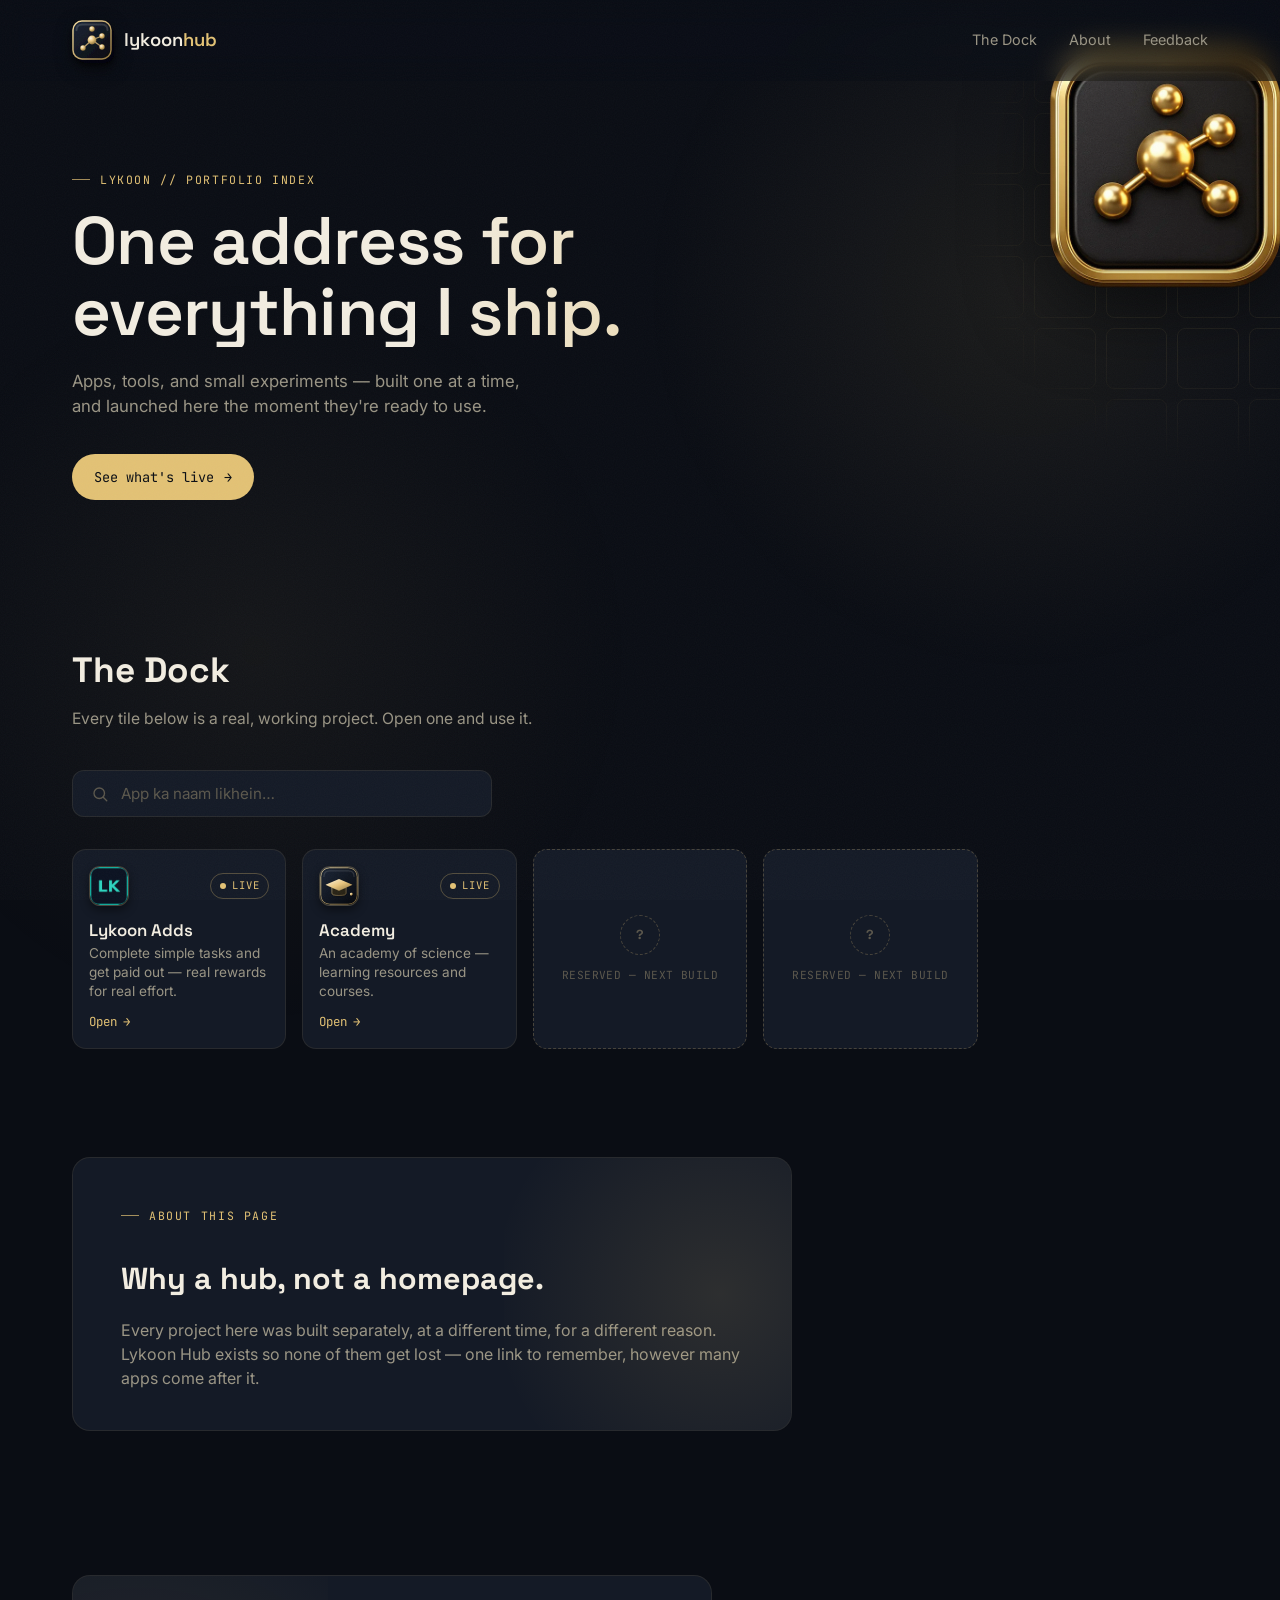
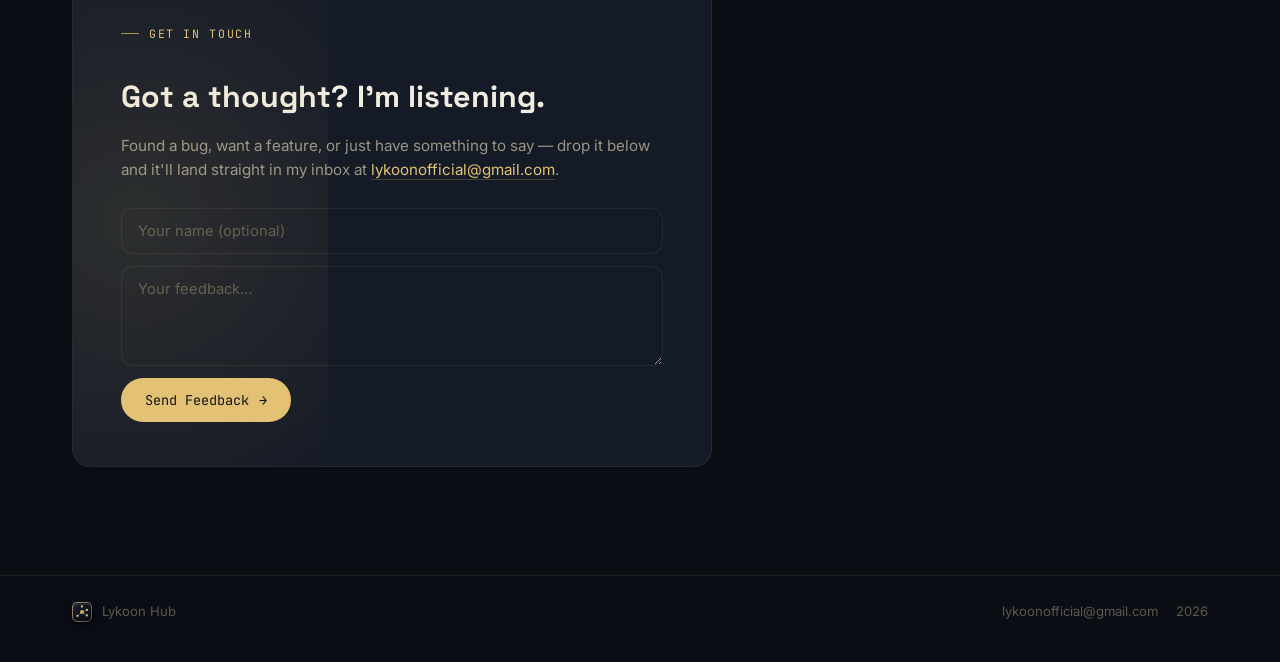
==== commit 4aba920a: "real up" ====
--- a/index.html
+++ b/index.html
@@ -6,9 +6,25 @@
 <title>Lykoon Hub — One address for everything I ship</title>
 <meta name="description" content="Lykoon Hub — a single home for every app, tool, and website Lykoon builds.">
 <link rel="icon" href="data:image/svg+xml,%3Csvg xmlns='http://www.w3.org/2000/svg' viewBox='0 0 40 40'%3E%3Crect x='1' y='1' width='38' height='38' rx='9' fill='%230d1420' stroke='%23e3c275' stroke-width='1.4'/%3E%3Cg stroke='%23e3c275' stroke-width='1.3'%3E%3Cline x1='20' y1='20' x2='20' y2='9'/%3E%3Cline x1='20' y1='20' x2='30' y2='16'/%3E%3Cline x1='20' y1='20' x2='30' y2='27'/%3E%3Cline x1='20' y1='20' x2='11' y2='28'/%3E%3C/g%3E%3Ccircle cx='20' cy='9' r='2.6' fill='%23e3c275'/%3E%3Ccircle cx='30' cy='16' r='2.6' fill='%23e3c275'/%3E%3Ccircle cx='30' cy='27' r='2.6' fill='%23e3c275'/%3E%3Ccircle cx='11' cy='28' r='2.6' fill='%23e3c275'/%3E%3Ccircle cx='20' cy='20' r='4.2' fill='%23e3c275'/%3E%3C/svg%3E">
+<link rel="apple-touch-icon" href="assets/apple-touch-icon.png">
+<link rel="manifest" href="manifest.json">
+<meta name="theme-color" content="#0a0d14">
+<meta name="color-scheme" content="dark">
+
+<link rel="canonical" href="https://lykoon.github.io/">
+<meta property="og:type" content="website">
+<meta property="og:url" content="https://lykoon.github.io/">
+<meta property="og:title" content="Lykoon Hub — One address for everything I ship">
+<meta property="og:description" content="Lykoon Hub — a single home for every app, tool, and website Lykoon builds.">
+<meta property="og:image" content="https://lykoon.github.io/assets/og-cover.png">
+<meta name="twitter:card" content="summary_large_image">
+<meta name="twitter:title" content="Lykoon Hub — One address for everything I ship">
+<meta name="twitter:description" content="Lykoon Hub — a single home for every app, tool, and website Lykoon builds.">
+<meta name="twitter:image" content="https://lykoon.github.io/assets/og-cover.png">
+
 <link rel="preconnect" href="https://fonts.googleapis.com">
 <link rel="preconnect" href="https://fonts.gstatic.com" crossorigin>
-<link href="https://fonts.googleapis.com/css2?family=Space+Grotesk:wght@400;500;600;700&family=Inter:wght@400;500;600&family=JetBrains+Mono:wght@400;500&display=swap" rel="stylesheet">
+<link href="https://fonts.googleapis.com/css2?family=Space+Grotesk:wght@600;700&family=Inter:wght@400&family=JetBrains+Mono:wght@400&display=swap" rel="stylesheet">
 <link rel="stylesheet" href="style.css">
 </head>
 <body>
@@ -67,6 +83,11 @@
 <main>
   <section class="hero">
     <div class="hero-grid" aria-hidden="true" id="heroGrid"></div>
+    <picture>
+      <source srcset="assets/lykoon-orb.webp" type="image/webp">
+      <img src="assets/lykoon-orb.png" alt="" aria-hidden="true" class="hero-orb"
+           width="600" height="600" loading="lazy" decoding="async" fetchpriority="low">
+    </picture>
     <div class="hero-inner">
       <p class="eyebrow">LYKOON // PORTFOLIO INDEX</p>
       <h1>One address for<br>everything I ship.</h1>
@@ -167,6 +188,6 @@
   </div>
 </footer>
 
-<script src="app.js"></script>
+<script src="app.js" defer></script>
 </body>
 </html>
--- a/style.css
+++ b/style.css
@@ -13,6 +13,7 @@
   --text-faint: #5c584d;
   --live: #e3c275;
   --live-glow: 227, 194, 117;
+  --ease: cubic-bezier(0.16, 1, 0.3, 1);
 
   --font-display: "Space Grotesk", sans-serif;
   --font-body: "Inter", sans-serif;
@@ -69,11 +70,29 @@
   display: flex;
   align-items: center;
   justify-content: space-between;
-  padding: 28px clamp(20px, 6vw, 72px);
+  padding: 20px clamp(20px, 6vw, 72px);
   max-width: 1440px;
   margin: 0 auto;
-  position: relative;
-  z-index: 2;
+  position: sticky;
+  top: 0;
+  z-index: 10;
+  backdrop-filter: blur(14px) saturate(140%);
+  -webkit-backdrop-filter: blur(14px) saturate(140%);
+  background: rgba(10, 13, 20, 0.55);
+  border-bottom: 1px solid transparent;
+  transition: border-color 0.3s ease, background 0.3s ease;
+}
+.topbar.is-scrolled{
+  border-bottom-color: var(--border);
+}
+.scroll-progress{
+  position: absolute;
+  left: 0;
+  bottom: -1px;
+  height: 2px;
+  width: var(--progress, 0%);
+  background: linear-gradient(90deg, var(--accent-dim), var(--accent));
+  transition: width 0.1s linear;
 }
 
 .brand{ display: flex; align-items: center; gap: 12px; perspective: 400px; }
@@ -152,12 +171,44 @@
   50%{ box-shadow: 0 0 28px 4px rgba(var(--live-glow), 0.55); }
 }
 
+.hero-orb{
+  position: absolute;
+  top: -6vh;
+  right: -2vw;
+  width: clamp(160px, 22vw, 300px);
+  height: auto;
+  z-index: -1;
+  filter: drop-shadow(0 20px 40px rgba(0,0,0,0.55));
+  animation: orbFloat 6s ease-in-out infinite;
+  pointer-events: none;
+}
+@keyframes orbFloat{
+  0%, 100%{ transform: translateY(0) rotate(-2deg); }
+  50%{ transform: translateY(-22px) rotate(2deg); }
+}
+@media (max-width: 900px){
+  .hero-orb{ width: clamp(120px, 26vw, 200px); top: -3vh; right: -3vw; }
+}
+@media (max-width: 640px){
+  .hero-orb{ opacity: 0.7; width: 130px; top: -2vh; right: -6vw; }
+}
+
 .eyebrow{
   font-family: var(--font-mono);
   font-size: 0.72rem;
   letter-spacing: 0.14em;
   color: var(--accent);
   margin-bottom: 18px;
+  display: inline-flex;
+  align-items: center;
+  gap: 10px;
+}
+.eyebrow::before{
+  content: "";
+  width: 18px;
+  height: 1px;
+  background: var(--accent);
+  opacity: 0.7;
 }
 
 .hero h1{
@@ -167,6 +218,10 @@
   line-height: 1.05;
   letter-spacing: -0.01em;
   margin-bottom: 22px;
+  background: linear-gradient(100deg, var(--text) 40%, var(--accent) 105%);
+  -webkit-background-clip: text;
+  background-clip: text;
+  color: transparent;
 }
 
 .hero-sub{
@@ -186,11 +241,11 @@
   background: var(--accent);
   padding: 13px 22px;
   border-radius: 999px;
-  transition: transform 0.2s ease, box-shadow 0.2s ease;
+  transition: transform 0.3s var(--ease), box-shadow 0.3s var(--ease);
 }
 .hero-cta:hover{
   transform: translateY(-2px);
-  box-shadow: 0 8px 24px rgba(47, 226, 184, 0.25);
+  box-shadow: 0 8px 24px rgba(var(--live-glow), 0.3);
 }
 .hero-cta .arrow{ transition: transform 0.2s ease; }
 .hero-cta:hover .arrow{ transform: translateX(3px); }
@@ -262,6 +317,7 @@
 }
 
 .tile{
+  position: relative;
   background: var(--surface);
   border: 1px solid var(--border);
   border-radius: 14px;
@@ -269,8 +325,38 @@
   display: flex;
   flex-direction: column;
   gap: 12px;
-  transition: transform 0.25s ease, border-color 0.25s ease, background 0.25s ease;
-}
+  overflow: hidden;
+  transition: transform 0.4s var(--ease), border-color 0.3s ease, background 0.3s ease;
+}
+.tile::after{
+  content: "";
+  position: absolute;
+  inset: 0;
+  background: linear-gradient(115deg, transparent 40%, rgba(227, 194, 117, 0.07) 50%, transparent 60%);
+  transform: translateX(-100%);
+  transition: transform 0.6s ease;
+  pointer-events: none;
+}
+.tile.live:hover::after{
+  transform: translateX(100%);
+}
+
+.tile.live{
+  --mx: 50%;
+  --my: 50%;
+}
+.tile.live::before{
+  content: "";
+  position: absolute;
+  inset: 0;
+  z-index: 0;
+  background: radial-gradient(280px circle at var(--mx) var(--my), rgba(227, 194, 117, 0.10), transparent 65%);
+  opacity: 0;
+  transition: opacity 0.4s ease;
+  pointer-events: none;
+}
+.tile.live:hover::before{ opacity: 1; }
+.tile.live > *{ position: relative; z-index: 1; }
 
 .tile.live:hover{
   transform: translateY(-4px);
@@ -283,9 +369,26 @@
   border-color: var(--border-strong);
 }
 
+.tile.soon{
+  cursor: default;
+}
+.tile.soon:hover{
+  transform: none;
+  border-color: var(--border);
+  background: var(--surface);
+}
+.badge-soon{
+  color: var(--text-faint);
+  border-color: var(--border-strong);
+}
+.badge-soon .dot{ display: none; }
+.tile-open-soon{
+  color: var(--text-faint);
+}
+
 .tile.empty{
   border-style: dashed;
-  border-color: rgba(148, 197, 190, 0.15);
+  border-color: var(--border-strong);
   justify-content: center;
   align-items: center;
   text-align: center;
@@ -293,8 +396,16 @@
 }
 .tile.empty .tile-icon{
   border-style: dashed;
+  border-radius: 50%;
   color: var(--text-faint);
   background: transparent;
+  box-shadow: none;
+  animation: emptyPulse 3.5s ease-in-out infinite;
+}
+.tile.empty .tile-icon::before{ display: none; }
+@keyframes emptyPulse{
+  0%, 100%{ opacity: 0.55; }
+  50%{ opacity: 0.9; }
 }
 .tile.empty .empty-label{
   font-family: var(--font-mono);
@@ -306,9 +417,10 @@
 .tile-top{ display: flex; align-items: center; justify-content: space-between; }
 
 .tile-icon{
-  width: 38px;
-  height: 38px;
-  border-radius: 10px;
+  position: relative;
+  width: 40px;
+  height: 40px;
+  border-radius: 11px;
   display: flex;
   align-items: center;
   justify-content: center;
@@ -316,16 +428,36 @@
   font-weight: 700;
   font-size: 0.82rem;
   border: 1px solid var(--border-strong);
-  background: var(--accent-soft);
+  background: linear-gradient(155deg, var(--surface-2) 0%, #0b0f17 100%);
   color: var(--accent);
   overflow: hidden;
-  box-shadow: 0 3px 8px rgba(0,0,0,0.35), inset 0 1px 0 rgba(255,255,255,0.06);
-}
+  box-shadow:
+    0 4px 10px rgba(0,0,0,0.45),
+    inset 0 1px 0 rgba(255,255,255,0.08),
+    inset 0 -6px 10px rgba(0,0,0,0.35);
+  transition: transform 0.25s ease, box-shadow 0.25s ease;
+}
+.tile.live:hover .tile-icon{
+  transform: translateY(-1px) scale(1.04);
+  box-shadow:
+    0 6px 14px rgba(0,0,0,0.5),
+    inset 0 1px 0 rgba(255,255,255,0.12),
+    inset 0 -6px 10px rgba(0,0,0,0.35);
+}
+.tile-icon::before{
+  content: "";
+  position: absolute;
+  inset: 0;
+  background: linear-gradient(140deg, rgba(255,255,255,0.16) 0%, rgba(255,255,255,0) 45%);
+  pointer-events: none;
+}
+.tile-icon picture{ display: contents; }
 .tile-icon img{
   width: 100%;
   height: 100%;
   object-fit: cover;
-  border-radius: 9px;
+  border-radius: 10px;
+  position: relative;
 }
 
 .badge{
@@ -383,9 +515,23 @@
   margin: 0 auto;
 }
 .about-card{
-  border-top: 1px solid var(--border);
-  padding-top: 40px;
-  max-width: 620px;
+  position: relative;
+  background: var(--surface);
+  border: 1px solid var(--border);
+  border-radius: 18px;
+  padding: 40px clamp(24px, 5vw, 48px);
+  max-width: 720px;
+  overflow: hidden;
+}
+.about-card::before{
+  content: "";
+  position: absolute;
+  top: -40%;
+  right: -20%;
+  width: 60%;
+  height: 180%;
+  background: radial-gradient(circle, var(--accent-soft) 0%, transparent 70%);
+  pointer-events: none;
 }
 .about-card h2{
   font-family: var(--font-display);
@@ -401,9 +547,23 @@
   margin: 0 auto;
 }
 .feedback-card{
-  border-top: 1px solid var(--border);
-  padding-top: 40px;
-  max-width: 560px;
+  position: relative;
+  background: var(--surface);
+  border: 1px solid var(--border);
+  border-radius: 18px;
+  padding: 40px clamp(24px, 5vw, 48px) 44px;
+  max-width: 640px;
+  overflow: hidden;
+}
+.feedback-card::before{
+  content: "";
+  position: absolute;
+  top: -40%;
+  left: -20%;
+  width: 60%;
+  height: 180%;
+  background: radial-gradient(circle, var(--accent-soft) 0%, transparent 70%);
+  pointer-events: none;
 }
 .feedback-card h2{
   font-family: var(--font-display);
@@ -462,7 +622,7 @@
   cursor: pointer;
   padding: 13px 24px;
   border-radius: 999px;
-  transition: transform 0.2s ease, box-shadow 0.2s ease;
+  transition: transform 0.3s var(--ease), box-shadow 0.3s var(--ease);
 }
 .feedback-submit:hover{
   transform: translateY(-2px);
@@ -562,7 +722,7 @@
   transition: opacity 0.7s ease, transform 0.7s ease;
 }
 .tile.reveal{
-  transition: transform 0.3s ease, border-color 0.25s ease, background 0.25s ease, opacity 0.6s ease;
+  transition: transform 0.4s var(--ease), border-color 0.3s ease, background 0.3s ease, opacity 0.6s ease;
 }
 .reveal.in-view{
   opacity: 1;
@@ -572,3 +732,17 @@
 @media (prefers-reduced-motion: reduce){
   *{ animation: none !important; transition: none !important; }
 }
+
+/* ---------- focus states (keyboard navigation) ---------- */
+a:focus-visible,
+button:focus-visible,
+input:focus-visible,
+textarea:focus-visible{
+  outline: 2px solid var(--accent);
+  outline-offset: 3px;
+  border-radius: 6px;
+}
+.tile:focus-visible{
+  outline: 2px solid var(--accent);
+  outline-offset: 2px;
+}
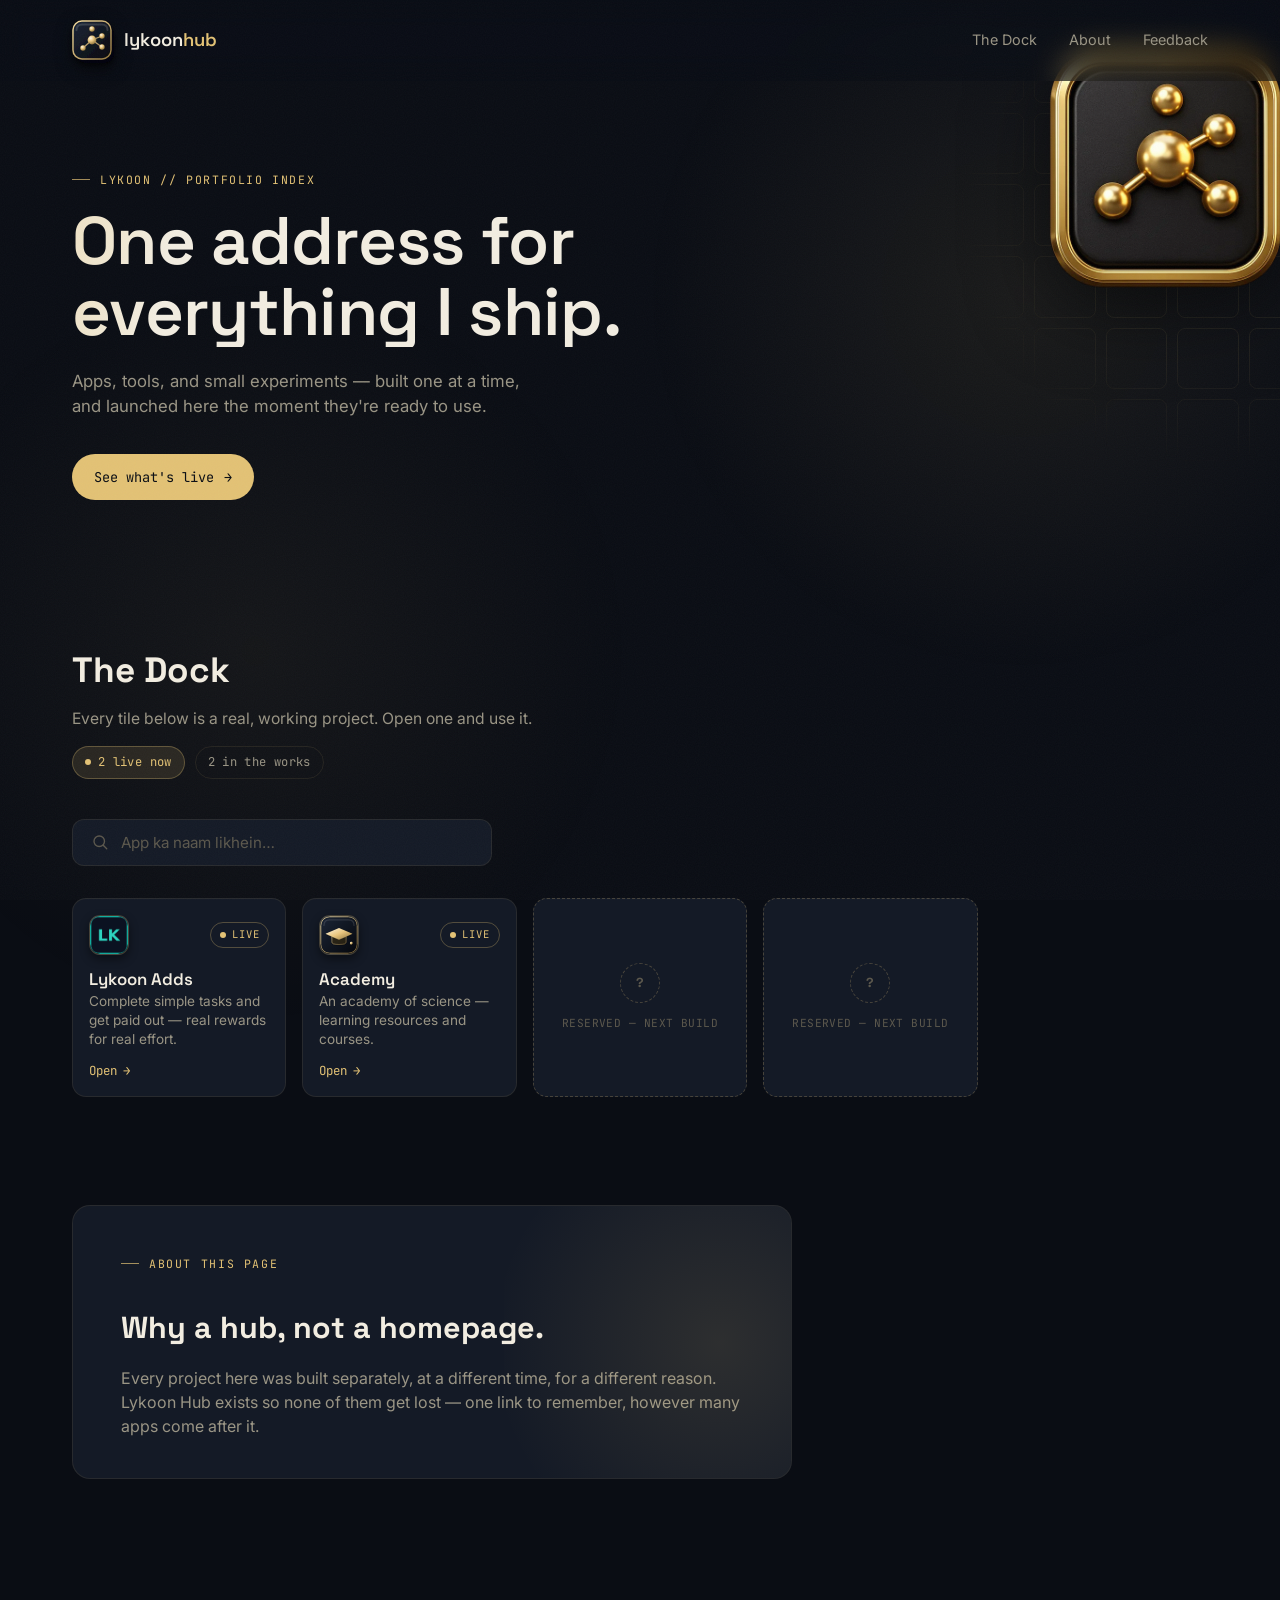
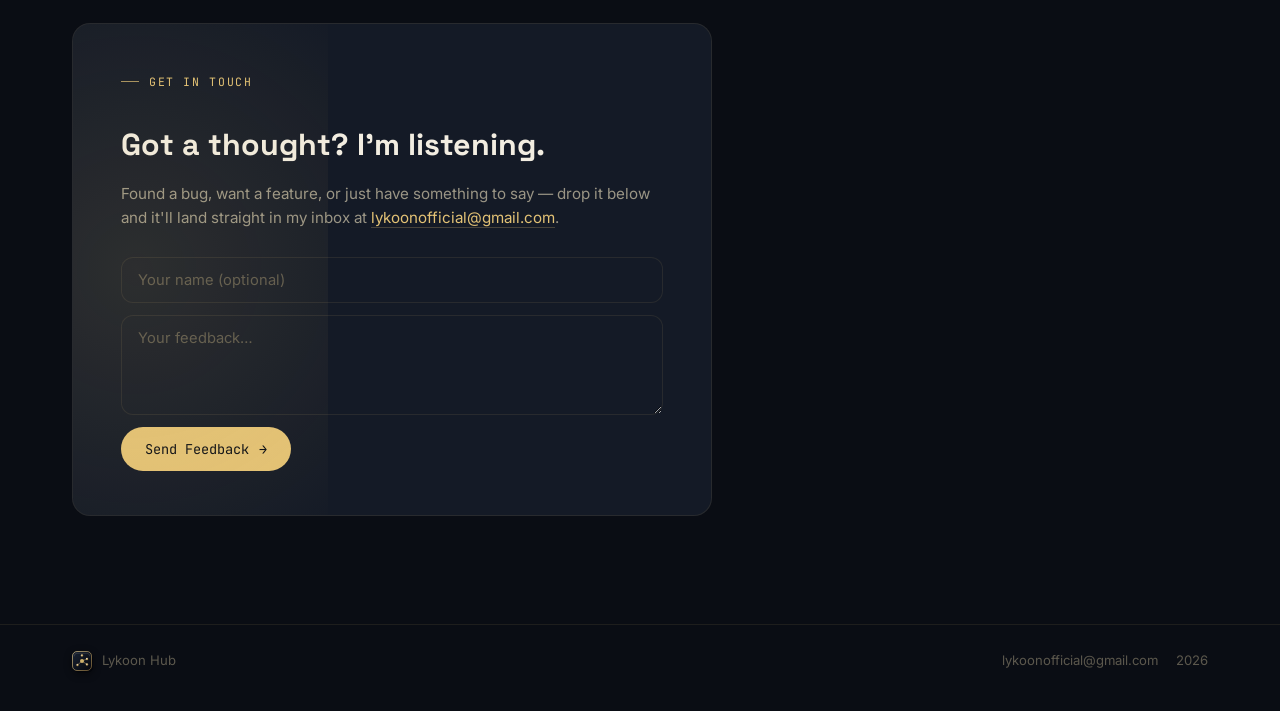
==== commit e8f52c0a: "full upgreaded website" ====
--- a/index.html
+++ b/index.html
@@ -2,9 +2,13 @@
 <html lang="en">
 <head>
 <meta charset="UTF-8">
-<meta name="viewport" content="width=device-width, initial-scale=1.0">
+<meta name="viewport" content="width=device-width, initial-scale=1.0, viewport-fit=cover">
 <title>Lykoon Hub — One address for everything I ship</title>
 <meta name="description" content="Lykoon Hub — a single home for every app, tool, and website Lykoon builds.">
+<meta name="mobile-web-app-capable" content="yes">
+<meta name="apple-mobile-web-app-capable" content="yes">
+<meta name="apple-mobile-web-app-status-bar-style" content="black-translucent">
+<meta name="apple-mobile-web-app-title" content="Lykoon Hub">
 <link rel="icon" href="data:image/svg+xml,%3Csvg xmlns='http://www.w3.org/2000/svg' viewBox='0 0 40 40'%3E%3Crect x='1' y='1' width='38' height='38' rx='9' fill='%230d1420' stroke='%23e3c275' stroke-width='1.4'/%3E%3Cg stroke='%23e3c275' stroke-width='1.3'%3E%3Cline x1='20' y1='20' x2='20' y2='9'/%3E%3Cline x1='20' y1='20' x2='30' y2='16'/%3E%3Cline x1='20' y1='20' x2='30' y2='27'/%3E%3Cline x1='20' y1='20' x2='11' y2='28'/%3E%3C/g%3E%3Ccircle cx='20' cy='9' r='2.6' fill='%23e3c275'/%3E%3Ccircle cx='30' cy='16' r='2.6' fill='%23e3c275'/%3E%3Ccircle cx='30' cy='27' r='2.6' fill='%23e3c275'/%3E%3Ccircle cx='11' cy='28' r='2.6' fill='%23e3c275'/%3E%3Ccircle cx='20' cy='20' r='4.2' fill='%23e3c275'/%3E%3C/svg%3E">
 <link rel="apple-touch-icon" href="assets/apple-touch-icon.png">
 <link rel="manifest" href="manifest.json">
@@ -100,6 +104,7 @@
     <div class="section-head reveal-target">
       <h2>The Dock</h2>
       <p class="section-sub">Every tile below is a real, working project. Open one and use it.</p>
+      <div class="status-strip" id="statusStrip"></div>
     </div>
 
     <div class="search-bar">
--- a/style.css
+++ b/style.css
@@ -31,6 +31,9 @@
   line-height: 1.5;
   overflow-x: hidden;
   position: relative;
+  padding-left: env(safe-area-inset-left);
+  padding-right: env(safe-area-inset-right);
+  -webkit-tap-highlight-color: transparent;
 }
 
 .ambient-glow{
@@ -44,6 +47,7 @@
   background: radial-gradient(circle, rgba(227, 194, 117, 0.08) 0%, transparent 70%);
   pointer-events: none;
   z-index: 0;
+  animation: auroraDrift 22s ease-in-out infinite;
 }
 .ambient-glow.secondary{
   top: auto;
@@ -51,6 +55,13 @@
   bottom: -15%;
   left: -10%;
   background: radial-gradient(circle, rgba(227, 194, 117, 0.05) 0%, transparent 70%);
+  animation-duration: 26s;
+  animation-delay: -6s;
+}
+@keyframes auroraDrift{
+  0%, 100%{ transform: translate(0, 0) scale(1); }
+  33%{ transform: translate(-4%, 3%) scale(1.06); }
+  66%{ transform: translate(3%, -2%) scale(0.97); }
 }
 
 a{ color: inherit; text-decoration: none; }
@@ -70,7 +81,7 @@
   display: flex;
   align-items: center;
   justify-content: space-between;
-  padding: 20px clamp(20px, 6vw, 72px);
+  padding: calc(20px + env(safe-area-inset-top)) clamp(20px, 6vw, 72px) 20px;
   max-width: 1440px;
   margin: 0 auto;
   position: sticky;
@@ -218,10 +229,18 @@
   line-height: 1.05;
   letter-spacing: -0.01em;
   margin-bottom: 22px;
-  background: linear-gradient(100deg, var(--text) 40%, var(--accent) 105%);
+  background: linear-gradient(100deg, var(--text) 30%, var(--accent) 45%, #fff8e6 50%, var(--accent) 55%, var(--text) 70%);
+  background-size: 300% 100%;
+  background-position: 100% 0;
   -webkit-background-clip: text;
   background-clip: text;
   color: transparent;
+  animation: heroShimmer 7s ease-in-out infinite;
+}
+@keyframes heroShimmer{
+  0%{ background-position: 100% 0; }
+  50%{ background-position: 0% 0; }
+  100%{ background-position: 100% 0; }
 }
 
 .hero-sub{
@@ -265,6 +284,37 @@
 }
 .section-sub{ color: var(--text-muted); font-size: 0.98rem; }
 
+.status-strip{
+  display: flex;
+  flex-wrap: wrap;
+  gap: 10px;
+  margin-top: 16px;
+}
+.status-chip{
+  display: inline-flex;
+  align-items: center;
+  gap: 7px;
+  font-family: var(--font-mono);
+  font-size: 0.76rem;
+  letter-spacing: 0.03em;
+  color: var(--live);
+  padding: 6px 12px;
+  border-radius: 999px;
+  border: 1px solid rgba(var(--live-glow), 0.3);
+  background: var(--accent-soft);
+}
+.status-chip .dot{
+  width: 6px; height: 6px; border-radius: 50%;
+  background: var(--live);
+  box-shadow: 0 0 0 0 rgba(var(--live-glow), 0.6);
+  animation: pulse 2s infinite;
+}
+.status-chip-muted{
+  color: var(--text-muted);
+  border-color: var(--border);
+  background: transparent;
+}
+
 .search-bar{
   display: flex;
   align-items: center;
@@ -314,6 +364,7 @@
   display: grid;
   grid-template-columns: repeat(auto-fill, minmax(190px, 1fr));
   gap: 16px;
+  perspective: 1000px;
 }
 
 .tile{
@@ -326,6 +377,7 @@
   flex-direction: column;
   gap: 12px;
   overflow: hidden;
+  transform-style: preserve-3d;
   transition: transform 0.4s var(--ease), border-color 0.3s ease, background 0.3s ease;
 }
 .tile::after{
@@ -344,6 +396,8 @@
 .tile.live{
   --mx: 50%;
   --my: 50%;
+  --rx: 0deg;
+  --ry: 0deg;
 }
 .tile.live::before{
   content: "";
@@ -359,7 +413,7 @@
 .tile.live > *{ position: relative; z-index: 1; }
 
 .tile.live:hover{
-  transform: translateY(-4px);
+  transform: translateY(-4px) rotateX(var(--rx)) rotateY(var(--ry));
   border-color: var(--border-strong);
   background: var(--surface-2);
 }
@@ -647,7 +701,7 @@
   display: flex;
   align-items: center;
   justify-content: space-between;
-  padding: 26px clamp(20px, 6vw, 72px) 40px;
+  padding: 26px clamp(20px, 6vw, 72px) calc(40px + env(safe-area-inset-bottom));
   max-width: 1440px;
   margin: 0 auto;
   color: var(--text-faint);
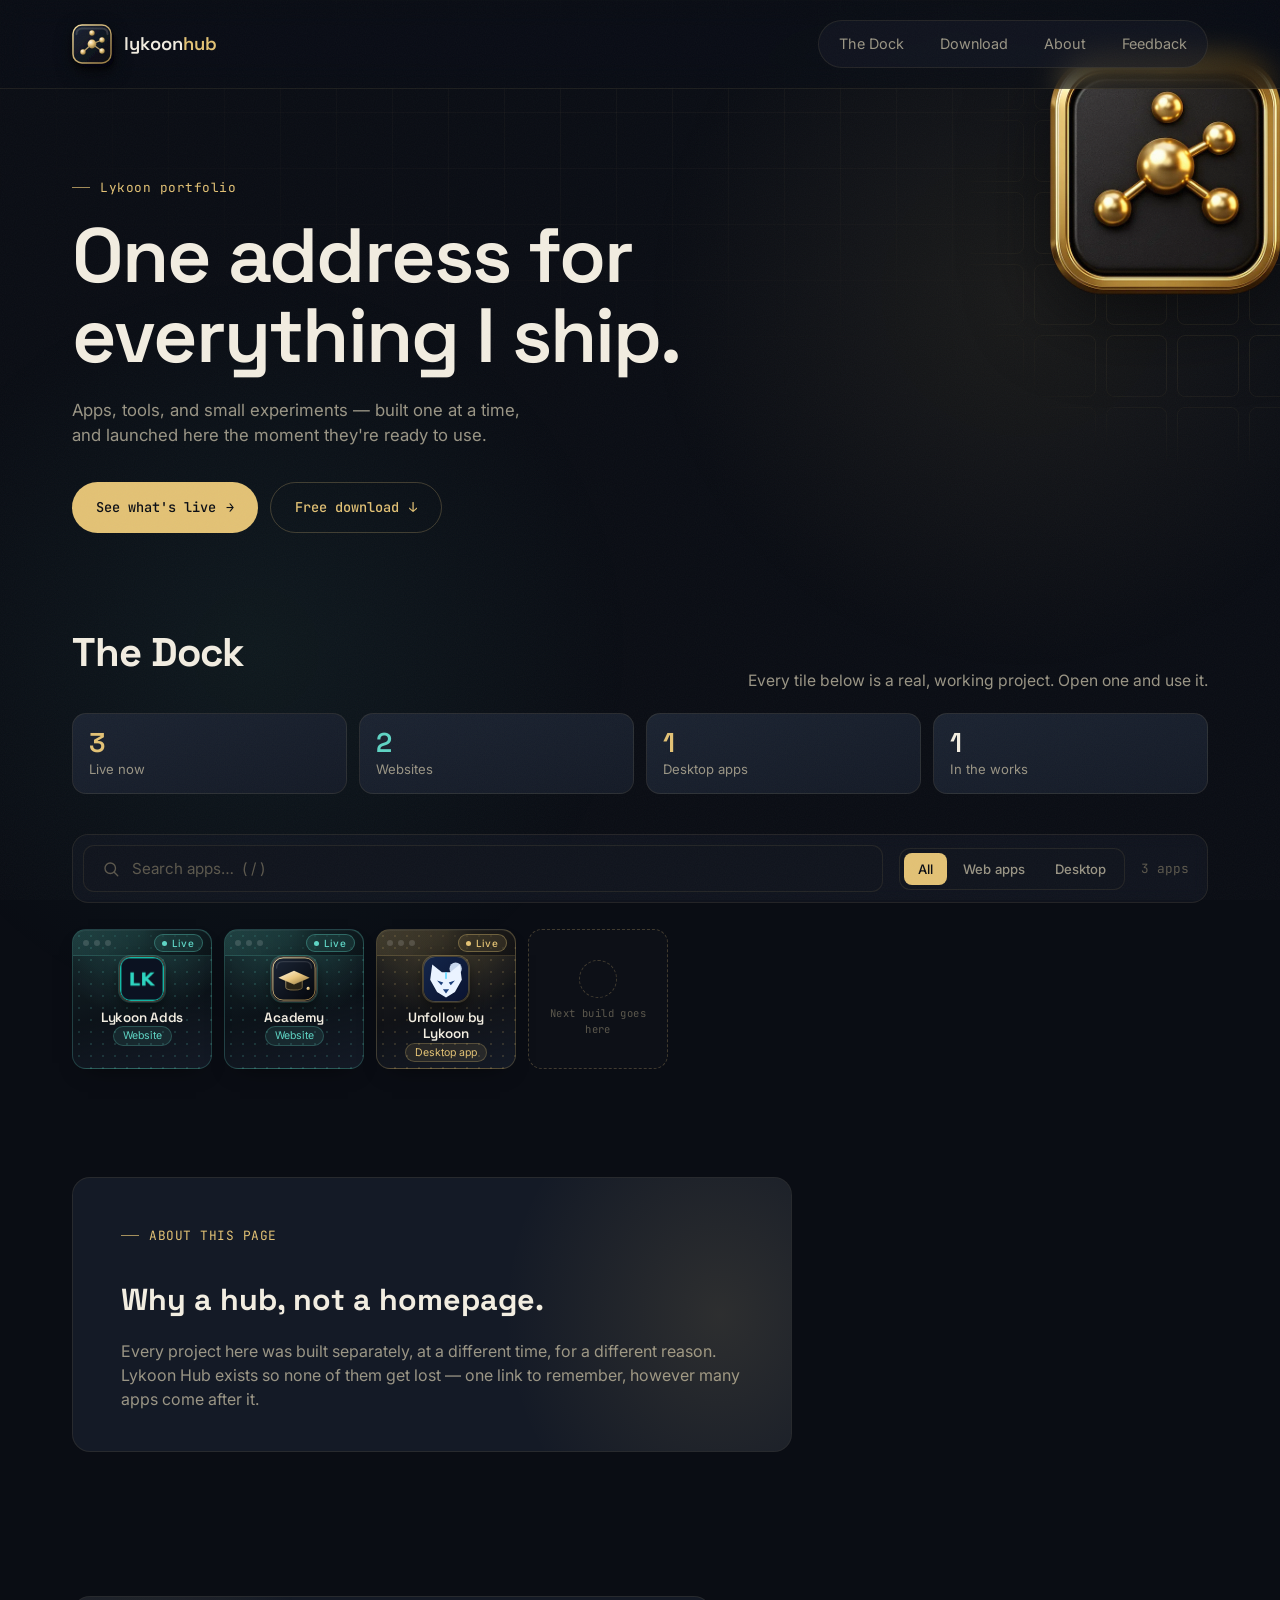
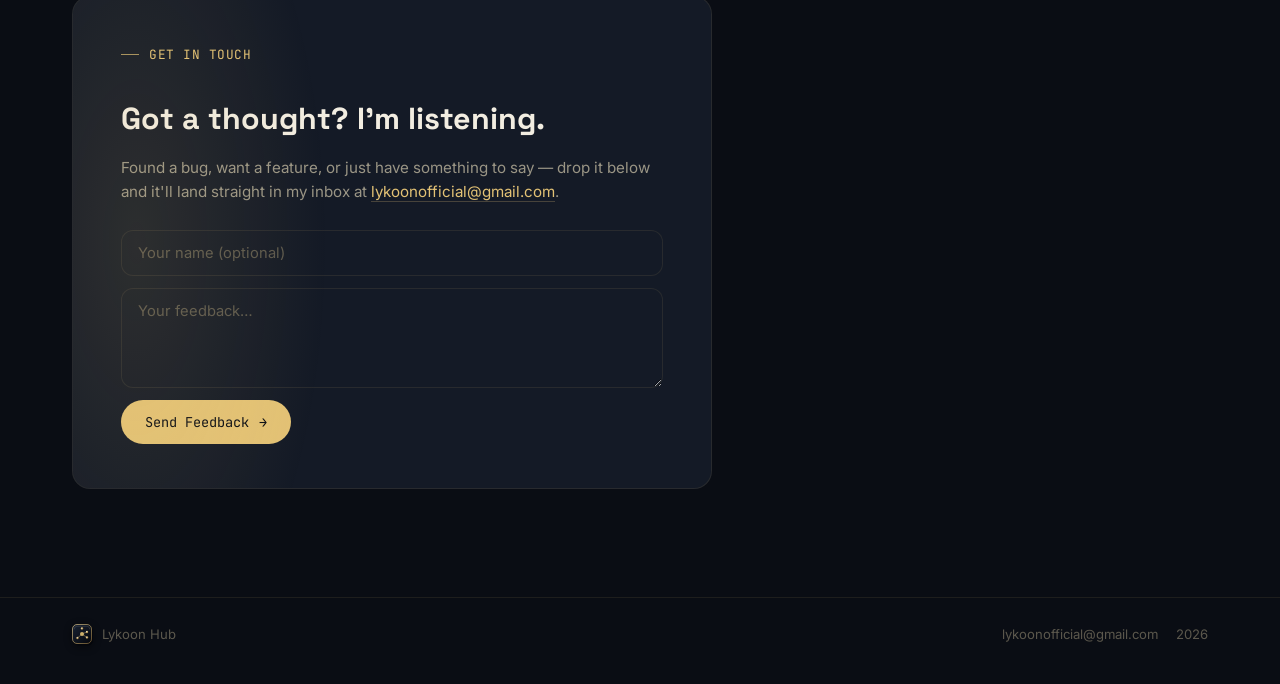
==== commit e28b0c7b: "Add files via upload" ====
--- a/index.html
+++ b/index.html
@@ -4,7 +4,7 @@
 <meta charset="UTF-8">
 <meta name="viewport" content="width=device-width, initial-scale=1.0, viewport-fit=cover">
 <title>Lykoon Hub — One address for everything I ship</title>
-<meta name="description" content="Lykoon Hub — a single home for every app, tool, and website Lykoon builds.">
+<meta name="description" content="Lykoon Hub — a single home for every app, tool, and website Lykoon builds. Download Unfollow by Lykoon, a free bulk-unfollow dashboard for Windows, Mac and Linux.">
 <meta name="mobile-web-app-capable" content="yes">
 <meta name="apple-mobile-web-app-capable" content="yes">
 <meta name="apple-mobile-web-app-status-bar-style" content="black-translucent">
@@ -13,13 +13,14 @@
 <link rel="apple-touch-icon" href="assets/apple-touch-icon.png">
 <link rel="manifest" href="manifest.json">
 <meta name="theme-color" content="#0a0d14">
+<meta name="robots" content="index,follow">
 <meta name="color-scheme" content="dark">
 
 <link rel="canonical" href="https://lykoon.github.io/">
 <meta property="og:type" content="website">
 <meta property="og:url" content="https://lykoon.github.io/">
 <meta property="og:title" content="Lykoon Hub — One address for everything I ship">
-<meta property="og:description" content="Lykoon Hub — a single home for every app, tool, and website Lykoon builds.">
+<meta property="og:description" content="Lykoon Hub — a single home for every app, tool, and website Lykoon builds. Now with a free download: Unfollow by Lykoon.">
 <meta property="og:image" content="https://lykoon.github.io/assets/og-cover.png">
 <meta name="twitter:card" content="summary_large_image">
 <meta name="twitter:title" content="Lykoon Hub — One address for everything I ship">
@@ -30,9 +31,13 @@
 <link rel="preconnect" href="https://fonts.gstatic.com" crossorigin>
 <link href="https://fonts.googleapis.com/css2?family=Space+Grotesk:wght@600;700&family=Inter:wght@400&family=JetBrains+Mono:wght@400&display=swap" rel="stylesheet">
 <link rel="stylesheet" href="style.css">
+<script type="application/ld+json">
+{"@context":"https://schema.org","@type":"SoftwareApplication","name":"Unfollow by Lykoon","applicationCategory":"UtilitiesApplication","operatingSystem":"Windows, macOS, Linux","offers":{"@type":"Offer","price":"0","priceCurrency":"USD"},"downloadUrl":"https://github.com/lykoon/UnfollowByLykoon/archive/refs/heads/main.zip","author":{"@type":"Organization","name":"Lykoon Company","email":"lykoonofficial@gmail.com"}}
+</script>
 </head>
 <body>
 
+<a class="skip-link" href="#dock">Skip to content</a>
 <div class="grain"></div>
 <div class="ambient-glow"></div>
 <div class="ambient-glow secondary"></div>
@@ -79,6 +84,7 @@
   </div>
   <nav class="topnav">
     <a href="#dock">The Dock</a>
+    <a href="#download">Download</a>
     <a href="#about">About</a>
     <a href="#feedback">Feedback</a>
   </nav>
@@ -93,10 +99,13 @@
            width="600" height="600" loading="lazy" decoding="async" fetchpriority="low">
     </picture>
     <div class="hero-inner">
-      <p class="eyebrow">LYKOON // PORTFOLIO INDEX</p>
+      <p class="eyebrow">Lykoon portfolio</p>
       <h1>One address for<br>everything I ship.</h1>
       <p class="hero-sub">Apps, tools, and small experiments — built one at a time,<br class="br-desktop"> and launched here the moment they're ready to use.</p>
-      <a href="#dock" class="hero-cta">See what's live <span class="arrow">→</span></a>
+      <div class="hero-actions">
+        <a href="#dock" class="hero-cta">See what's live <span class="arrow">→</span></a>
+        <a href="#download" class="hero-cta hero-cta-ghost">Free download <span class="arrow">↓</span></a>
+      </div>
     </div>
   </section>
 
@@ -107,6 +116,7 @@
       <div class="status-strip" id="statusStrip"></div>
     </div>
 
+    <div class="toolbar">
     <div class="search-bar">
       <svg class="search-icon" viewBox="0 0 24 24" fill="none" xmlns="http://www.w3.org/2000/svg" aria-hidden="true">
         <circle cx="11" cy="11" r="7" stroke="currentColor" stroke-width="1.8"/>
@@ -116,14 +126,24 @@
         type="text"
         id="searchInput"
         class="search-input"
-        placeholder="App ka naam likhein…"
+        placeholder="Search apps…  ( / )"
         autocomplete="off"
-        aria-label="Apps dhoondein">
-    </div>
-
-    <p class="no-results" id="noResults" hidden>Is naam ki koi app nahi mili. Spelling check karein ya poora naam try karein.</p>
+        aria-label="Search apps">
+    </div>
+      <div class="seg" id="seg" role="group" aria-label="Filter apps"><button type="button" class="on" data-kind="all">All</button><button type="button" data-kind="Web app">Web apps</button><button type="button" data-kind="Desktop app">Desktop</button></div>
+      <span class="count" id="countLabel" aria-live="polite"></span>
+    </div>
+
+    <p class="no-results" id="noResults" hidden>No app matches that name. Check the spelling or try the full name.</p>
 
     <div class="tiles" id="tiles"><!-- rendered by app.js --></div>
+    <noscript>
+      <ul class="noscript-list">
+        <li><a href="https://lykoonadds.up.railway.app/">Lykoon Adds</a></li>
+        <li><a href="https://alnaseer.vercel.app/">Academy</a></li>
+        <li><a href="https://github.com/lykoon/UnfollowByLykoon">Unfollow by Lykoon (GitHub)</a></li>
+      </ul>
+    </noscript>
   </section>
 
   <section class="about" id="about">
@@ -193,6 +213,45 @@
   </div>
 </footer>
 
+<dialog class="dl-dialog" id="dlDialog" aria-labelledby="dlTitle">
+    <div class="download-card">
+      <button class="dl-close" type="button" data-close aria-label="Close download window"><svg viewBox="0 0 24 24" fill="none" aria-hidden="true"><path d="M6 6l12 12M18 6L6 18" stroke="currentColor" stroke-width="2" stroke-linecap="round"/></svg></button>
+      <div class="download-head">
+        <img class="download-icon" src="assets/unfollow-icon.svg" alt="Unfollow by Lykoon logo" width="72" height="72" decoding="async">
+        <div>
+          <p class="eyebrow">Free download</p>
+          <h2 id="dlTitle">Unfollow by Lykoon</h2>
+        </div>
+      </div>
+      <p class="download-lead">A clean local dashboard that unfollows accounts in bulk at <strong>your</strong> pace. Live progress, automatic safety stops, and downloadable reports. It runs entirely on your own computer.</p>
+
+      <ul class="chips" aria-label="Highlights">
+        <li>Instagram</li>
+        <li>TikTok <span class="chip-note">experimental</span></li>
+        <li>Windows · Mac · Linux</li>
+        <li>No setup needed</li>
+        <li>Free &amp; open source</li>
+      </ul>
+
+      <div class="download-actions">
+        <a class="download-btn" id="dlBtn" href="https://github.com/lykoon/UnfollowByLykoon/archive/refs/heads/main.zip" rel="noopener" download>
+          <svg viewBox="0 0 24 24" fill="none" aria-hidden="true"><path d="M12 3v12m0 0 4.5-4.5M12 15l-4.5-4.5M4.5 20h15" stroke="currentColor" stroke-width="2" stroke-linecap="round" stroke-linejoin="round"/></svg>
+          Download for free
+        </a>
+        <a class="download-link" href="https://github.com/lykoon/UnfollowByLykoon" target="_blank" rel="noopener noreferrer">View on GitHub <span class="arrow">→</span></a>
+      </div>
+      <p class="download-meta">v12 · ZIP file · needs <strong>Python 3.8+</strong></p>
+
+      <ol class="steps">
+        <li><b>Unzip</b><span>Extract the downloaded ZIP file anywhere.</span></li>
+        <li><b>Start</b><span id="osHint">Double-click <code>Start-Windows.bat</code>, <code>Start-Mac.command</code> or run <code>./Start-Linux.sh</code>.</span></li>
+        <li><b>Use</b><span>The dashboard opens in your browser. The first start sets itself up (a few minutes).</span></li>
+      </ol>
+
+      <p class="download-fine">Independent tool, not affiliated with Instagram, Meta or TikTok. Automating actions may go against a platform's terms and can cause temporary blocks, so use it on your own account, gently, and at your own risk. Questions? <a href="mailto:lykoonofficial@gmail.com">lykoonofficial@gmail.com</a></p>
+    </div>
+</dialog>
+
 <script src="app.js" defer></script>
 </body>
 </html>
--- a/style.css
+++ b/style.css
@@ -22,7 +22,8 @@
 
 *{ box-sizing: border-box; margin: 0; padding: 0; }
 
-html{ scroll-behavior: smooth; }
+html{ scroll-behavior: smooth; overflow-x: hidden; }
+@supports (overflow: clip){ html, body{ overflow-x: clip; } }   /* decorative glows must never create a sideways scroll (iOS Safari ignores body overflow-x:hidden) */
 
 body{
   background: var(--bg);
@@ -584,7 +585,7 @@
   right: -20%;
   width: 60%;
   height: 180%;
-  background: radial-gradient(circle, var(--accent-soft) 0%, transparent 70%);
+  background: radial-gradient(closest-side, var(--accent-soft) 0%, transparent 100%);
   pointer-events: none;
 }
 .about-card h2{
@@ -616,7 +617,7 @@
   left: -20%;
   width: 60%;
   height: 180%;
-  background: radial-gradient(circle, var(--accent-soft) 0%, transparent 70%);
+  background: radial-gradient(closest-side, var(--accent-soft) 0%, transparent 100%);
   pointer-events: none;
 }
 .feedback-card h2{
@@ -800,3 +801,357 @@
   outline: 2px solid var(--accent);
   outline-offset: 2px;
 }
+
+/* ============================================================
+   v2 additions: skip link, hero actions, download section
+   ============================================================ */
+.skip-link{
+  position: absolute; left: 12px; top: -60px; z-index: 200;
+  background: var(--accent); color: var(--bg); padding: 10px 16px; border-radius: 10px;
+  font-family: var(--font-mono); font-size: 0.82rem;
+  transition: top 0.2s ease;
+}
+.skip-link:focus{ top: 12px; }
+
+.noscript-list{ margin-top: 16px; padding-left: 18px; color: var(--text-muted); }
+.noscript-list a{ color: var(--accent); }
+
+.hero-actions{ display: flex; flex-wrap: wrap; gap: 12px; }
+.hero-cta-ghost{
+  background: transparent;
+  color: var(--accent);
+  border: 1px solid var(--border-strong);
+}
+.hero-cta-ghost:hover{ background: var(--accent-soft); box-shadow: none; }
+
+.download{
+  padding: 2vh clamp(20px, 6vw, 72px) 12vh;
+  max-width: 1440px;
+  margin: 0 auto;
+  scroll-margin-top: 80px;
+}
+.download-card{
+  position: relative;
+  background: linear-gradient(160deg, var(--surface-2) 0%, var(--surface) 55%);
+  border: 1px solid var(--border-strong);
+  border-radius: 22px;
+  padding: clamp(26px, 5vw, 52px);
+  max-width: 880px;
+  overflow: hidden;
+  box-shadow: 0 30px 60px -30px rgba(0,0,0,0.7), 0 0 0 1px rgba(var(--live-glow), 0.04);
+}
+.download-card::before{
+  content: "";
+  position: absolute;
+  top: -50%; right: -25%;
+  width: 70%; height: 200%;
+  background: radial-gradient(closest-side, rgba(var(--live-glow), 0.14) 0%, transparent 100%);
+  pointer-events: none;
+}
+.download-card > *{ position: relative; }
+.download-head{ display: flex; align-items: center; gap: 18px; margin-bottom: 20px; }
+.download-head .eyebrow{ margin-bottom: 6px; }
+.download-head h2{
+  font-family: var(--font-display);
+  font-size: clamp(1.6rem, 3.4vw, 2.4rem);
+  line-height: 1.1;
+}
+.download-icon{
+  width: 72px; height: 72px; border-radius: 18px; flex-shrink: 0;
+  box-shadow: 0 12px 28px rgba(0,0,0,0.55), 0 0 0 1px var(--border-strong);
+}
+.download-lead{ color: var(--text-muted); font-size: 1.02rem; max-width: 640px; margin-bottom: 22px; }
+.download-lead strong{ color: var(--text); font-weight: 600; }
+
+.chips{ list-style: none; display: flex; flex-wrap: wrap; gap: 8px; margin-bottom: 28px; }
+.chips li{
+  font-family: var(--font-mono);
+  font-size: 0.76rem;
+  color: var(--text-muted);
+  padding: 6px 12px;
+  border-radius: 999px;
+  border: 1px solid var(--border-strong);
+  background: rgba(255,255,255,0.02);
+}
+.chip-note{ color: var(--text-faint); }
+
+.download-actions{ display: flex; flex-wrap: wrap; align-items: center; gap: 12px 22px; }
+.download-btn{
+  display: inline-flex; align-items: center; gap: 12px;
+  font-family: var(--font-mono);
+  font-size: 0.95rem;
+  font-weight: 500;
+  color: var(--bg);
+  background: linear-gradient(135deg, #f1d58f 0%, var(--accent) 55%, #c9a24f 100%);
+  padding: 16px 30px;
+  border-radius: 999px;
+  box-shadow: 0 10px 30px rgba(var(--live-glow), 0.28), inset 0 1px 0 rgba(255,255,255,0.35);
+  transition: transform 0.3s var(--ease), box-shadow 0.3s var(--ease);
+}
+.download-btn svg{ width: 20px; height: 20px; }
+.download-btn:hover{ transform: translateY(-2px); box-shadow: 0 16px 40px rgba(var(--live-glow), 0.4), inset 0 1px 0 rgba(255,255,255,0.4); }
+.download-btn:active{ transform: translateY(0) scale(0.98); }
+.download-link{ font-family: var(--font-mono); font-size: 0.85rem; color: var(--accent); }
+.download-link .arrow{ display: inline-block; transition: transform 0.2s ease; }
+.download-link:hover .arrow{ transform: translateX(3px); }
+.download-meta{ margin-top: 14px; font-family: var(--font-mono); font-size: 0.78rem; color: var(--text-faint); }
+.download-meta strong{ color: var(--text-muted); font-weight: 500; }
+
+.steps{
+  list-style: none;
+  counter-reset: s;
+  display: grid;
+  grid-template-columns: repeat(3, 1fr);
+  gap: 14px;
+  margin: 34px 0 26px;
+}
+.steps li{
+  counter-increment: s;
+  position: relative;
+  padding: 18px 16px 16px;
+  border: 1px solid var(--border);
+  border-radius: 14px;
+  background: rgba(10, 13, 20, 0.45);
+  display: flex; flex-direction: column; gap: 6px;
+}
+.steps li::before{
+  content: counter(s);
+  font-family: var(--font-mono);
+  font-size: 0.72rem;
+  color: var(--accent);
+  width: 24px; height: 24px; border-radius: 50%;
+  display: flex; align-items: center; justify-content: center;
+  border: 1px solid var(--border-strong);
+  background: var(--accent-soft);
+  margin-bottom: 4px;
+}
+.steps b{ font-family: var(--font-display); font-weight: 600; font-size: 1rem; }
+.steps span{ color: var(--text-muted); font-size: 0.86rem; line-height: 1.5; }
+.steps code{
+  font-family: var(--font-mono);
+  font-size: 0.8em;
+  color: var(--accent);
+  background: var(--accent-soft);
+  padding: 1px 6px;
+  border-radius: 6px;
+  word-break: break-word;
+}
+.download-fine{ color: var(--text-faint); font-size: 0.8rem; line-height: 1.6; max-width: 700px; }
+.download-fine a{ color: var(--accent); }
+
+@media (max-width: 760px){
+  .steps{ grid-template-columns: 1fr; }
+}
+@media (max-width: 640px){
+  .download{ padding-left: clamp(16px, 5vw, 40px); padding-right: clamp(16px, 5vw, 40px); }
+  .download-head{ flex-direction: column; align-items: flex-start; gap: 14px; }
+  .download-btn{ width: 100%; justify-content: center; }
+  .hero-actions .hero-cta{ flex: 1 1 100%; justify-content: center; }
+}
+
+/* ============================================================
+   v3 upgrade: dashboard look + download pop-up
+   ============================================================ */
+.eyebrow{ text-transform: none; letter-spacing: 0.04em; font-size: 0.8rem; }
+.hero h1{ animation: none; background: none; color: var(--text); -webkit-text-fill-color: currentColor; font-size: clamp(2.6rem, 6.4vw, 4.8rem); letter-spacing: -0.025em; }
+.hero-inner{ max-width: 820px; }
+.hero-cta{ font-weight: 500; padding: 14px 24px; }
+
+.section-head{ max-width: none; display: flex; flex-wrap: wrap; align-items: end; justify-content: space-between; gap: 14px 24px; }
+.section-head h2{ font-size: clamp(1.8rem, 3.4vw, 2.5rem); letter-spacing: -0.02em; }
+.section-head .section-sub{ flex-basis: 100%; order: 3; margin-top: -4px; }
+.status-strip{ margin-top: 0; }
+
+.toolbar{ display: flex; flex-wrap: wrap; align-items: center; gap: 12px 16px; margin-bottom: 26px; padding: 10px; border: 1px solid var(--border); border-radius: 16px; background: rgba(20,26,38,0.6); backdrop-filter: blur(8px); }
+.toolbar .search-bar{ flex: 1 1 260px; max-width: none; margin: 0; background: var(--bg-elevated); border-radius: 11px; }
+.seg{ display: inline-flex; padding: 4px; gap: 2px; border-radius: 11px; background: var(--bg-elevated); border: 1px solid var(--border); }
+.seg button{ font: 500 0.82rem var(--font-body); color: var(--text-muted); background: none; border: 0; padding: 8px 14px; border-radius: 8px; cursor: pointer; transition: color .2s, background .2s; }
+.seg button:hover{ color: var(--text); }
+.seg button.on{ background: var(--accent); color: var(--bg); }
+.count{ font: 0.8rem var(--font-mono); color: var(--text-faint); padding-right: 8px; }
+
+.tiles{ grid-template-columns: repeat(auto-fill, minmax(280px, 1fr)); gap: 18px; perspective: none; }
+.tile{ padding: 22px; gap: 20px; min-height: 210px; border-radius: 18px; background: linear-gradient(165deg, var(--surface-2) 0%, var(--surface) 70%); }
+.tile.live:hover{ transform: translateY(-4px); box-shadow: 0 22px 40px -22px rgba(0,0,0,.8), 0 0 0 1px rgba(var(--live-glow), .12); }
+.tile-icon{ width: 56px; height: 56px; border-radius: 15px; }
+.tile-icon img{ border-radius: 14px; }
+.tile-name{ font-size: 1.2rem; margin-bottom: 6px; letter-spacing: -0.01em; }
+.tile-tagline{ font-size: 0.9rem; }
+.tile-body{ flex: 1; }
+.tile-foot{ display: flex; align-items: center; justify-content: space-between; padding-top: 14px; border-top: 1px solid var(--border); }
+.tile-kind{ font-size: 0.78rem; color: var(--text-faint); }
+.tile-foot .tile-open{ margin: 0; padding: 7px 14px; border-radius: 999px; background: var(--accent-soft); border: 1px solid rgba(var(--live-glow), .25); transition: background .2s, color .2s; }
+.tile.live:hover .tile-foot .tile-open{ background: var(--accent); color: var(--bg); }
+.badge{ text-transform: none; letter-spacing: 0.02em; font-size: 0.74rem; }
+.tile.empty{ min-height: 210px; }
+
+/* download window */
+.dl-dialog{ border: 0; background: transparent; color: var(--text); padding: 0; margin: auto; width: min(880px, calc(100vw - 24px)); max-width: none; max-height: calc(100dvh - 24px); overflow: auto; border-radius: 22px; overscroll-behavior: contain; }
+.dl-dialog[open]{ animation: dlIn .38s var(--ease); }
+.dl-dialog::backdrop{ background: rgba(5,7,12,.72); backdrop-filter: blur(8px); -webkit-backdrop-filter: blur(8px); }
+.dl-dialog[open]::backdrop{ animation: dlFade .3s ease; }
+@keyframes dlIn{ from{ opacity: 0; transform: translateY(18px) scale(.975); } to{ opacity: 1; transform: none; } }
+@keyframes dlFade{ from{ opacity: 0; } to{ opacity: 1; } }
+body.dl-open{ overflow: hidden; }
+.dl-dialog .download-card{ max-width: none; }
+.dl-close{ position: absolute !important; top: 14px; right: 14px; z-index: 2; width: 40px; height: 40px; display: grid; place-items: center; border-radius: 50%; border: 1px solid var(--border-strong); background: rgba(10,13,20,.7); color: var(--text-muted); cursor: pointer; transition: color .2s, background .2s, transform .2s; }
+.dl-close:hover{ color: var(--bg); background: var(--accent); transform: rotate(90deg); }
+.dl-close svg{ width: 18px; height: 18px; }
+.download-head{ padding-right: 44px; }
+
+@media (max-width: 640px){
+  .toolbar{ padding: 8px; }
+  .seg{ width: 100%; } .seg button{ flex: 1; }
+  .tiles{ grid-template-columns: 1fr; }
+  .dl-dialog{ border-radius: 18px; }
+}
+
+/* ============================================================
+   v4: compact "app window" tiles, stat cards, richer page body
+   ============================================================ */
+:root{ --web: #5fd4c4; --web-rgb: 95, 212, 196; --desk: #e3c275; --desk-rgb: 227, 194, 117; }
+
+/* page body: faint blueprint grid + two soft lights */
+body::before{
+  content: ""; position: fixed; inset: 0; z-index: 0; pointer-events: none;
+  background-image: linear-gradient(rgba(216,184,122,.045) 1px, transparent 1px), linear-gradient(90deg, rgba(216,184,122,.045) 1px, transparent 1px);
+  background-size: 56px 56px;
+  mask-image: radial-gradient(ellipse 80% 60% at 50% 0%, #000 20%, transparent 75%);
+  -webkit-mask-image: radial-gradient(ellipse 80% 60% at 50% 0%, #000 20%, transparent 75%);
+}
+.ambient-glow.secondary{ background: radial-gradient(circle, rgba(var(--web-rgb), .06) 0%, transparent 70%); }
+.topbar{ border-bottom-color: var(--border); }
+.topnav{ gap: 6px; padding: 5px; border: 1px solid var(--border); border-radius: 999px; background: rgba(20,26,38,.6); }
+.topnav a{ padding: 7px 15px; border-radius: 999px; transition: color .2s, background .2s; }
+.topnav a:hover{ background: var(--accent-soft); }
+.dock{ padding-top: 2vh; }
+.hero{ padding-bottom: 8vh; }
+
+/* stat cards (the dashboard header) */
+.status-strip{ display: grid; grid-template-columns: repeat(4, minmax(0, 1fr)); gap: 12px; flex-basis: 100%; margin: 6px 0 0; }
+.stat{ padding: 14px 16px; border: 1px solid var(--border); border-radius: 14px; background: linear-gradient(165deg, var(--surface-2), var(--surface)); display: flex; flex-direction: column; gap: 2px; }
+.stat b{ font: 600 1.7rem/1.1 var(--font-display); letter-spacing: -.02em; }
+.stat span{ font-size: .82rem; color: var(--text-muted); }
+.stat.s-live b{ color: var(--accent); }
+.stat.s-web b{ color: var(--web); }
+.stat.s-desk b{ color: var(--desk); }
+.section-head .section-sub{ order: 0; flex-basis: auto; margin: 0; }
+.section-head{ align-items: end; }
+
+/* compact tiles */
+.tiles{ grid-template-columns: repeat(auto-fill, minmax(230px, 1fr)); gap: 14px; }
+.tile{ --k: var(--web-rgb); padding: 0 0 14px; gap: 12px; min-height: 0; border-radius: 14px;
+  background:
+    radial-gradient(180px circle at 100% 0%, rgba(var(--k), .10), transparent 70%),
+    radial-gradient(rgba(var(--k), .10) 1px, transparent 1.4px) 0 0 / 14px 14px,
+    linear-gradient(165deg, var(--surface-2), var(--surface) 75%); }
+.tile.k-desk{ --k: var(--desk-rgb); }
+.tile > :not(.tile-bar){ margin-left: 14px; margin-right: 14px; }
+.tile.live:hover{ border-color: rgba(var(--k), .45); box-shadow: 0 16px 30px -18px rgba(0,0,0,.8), 0 0 0 1px rgba(var(--k), .12); background-color: transparent; }
+.tile.live::before{ background: radial-gradient(240px circle at var(--mx) var(--my), rgba(var(--k), .12), transparent 65%); }
+
+.tile-bar{ display: flex; align-items: center; gap: 5px; padding: 8px 12px; margin: 0 !important; border-bottom: 1px solid var(--border); background: rgba(5,7,12,.45); border-radius: 14px 14px 0 0; }
+.tile-bar i{ width: 7px; height: 7px; border-radius: 50%; background: rgba(255,255,255,.14); }
+.tile.live:hover .tile-bar i:nth-child(1){ background: #ff6b60; }
+.tile.live:hover .tile-bar i:nth-child(2){ background: #ffc14d; }
+.tile.live:hover .tile-bar i:nth-child(3){ background: #4fd36b; }
+.tile-url{ display: inline-flex; align-items: center; gap: 6px; margin-left: 8px; min-width: 0; font: .7rem var(--font-mono); color: rgb(var(--k)); background: rgba(var(--k), .09); border: 1px solid rgba(var(--k), .22); padding: 3px 9px; border-radius: 999px; white-space: nowrap; overflow: hidden; text-overflow: ellipsis; }
+.tile-url svg{ width: 12px; height: 12px; flex-shrink: 0; }
+
+.tile-icon{ width: 44px; height: 44px; border-radius: 12px; }
+.tile-icon img{ border-radius: 11px; }
+.tile-name{ font-size: 1.05rem; margin-bottom: 3px; }
+.tile-tagline{ font-size: .84rem; }
+.tile-foot{ padding-top: 10px; gap: 8px; }
+.tile-kind{ font-size: .72rem; line-height: 1.3; }
+.tile-foot .tile-open{ padding: 6px 12px; font-size: .74rem; color: rgb(var(--k)); background: rgba(var(--k), .1); border-color: rgba(var(--k), .3); flex-shrink: 0; }
+.tile.live:hover .tile-foot .tile-open{ background: rgb(var(--k)); color: var(--bg); }
+.badge{ font-size: .7rem; padding: 3px 8px; }
+.tile.empty{ min-height: 150px; padding: 14px; }
+.tile.empty > *{ margin: 0; }
+
+@media (max-width: 760px){ .status-strip{ grid-template-columns: repeat(2, minmax(0, 1fr)); } }
+@media (max-width: 640px){ .tiles{ grid-template-columns: 1fr; } .tile{ padding: 0 0 14px; } .topnav{ gap: 2px; } .topnav a{ padding: 6px 10px; } }
+
+/* ============================================================
+   v5: extra-compact tiles (icon + text side by side)
+   ============================================================ */
+.tiles{ grid-template-columns: repeat(auto-fill, minmax(215px, 1fr)); gap: 12px; }
+.tile{ display: grid; grid-template-columns: auto minmax(0, 1fr); align-items: start; column-gap: 11px; row-gap: 9px; padding: 0 0 10px; border-radius: 12px; }
+.tile-bar{ grid-column: 1 / -1; padding: 6px 10px; border-radius: 12px 12px 0 0; }
+.tile-bar i{ width: 6px; height: 6px; }
+.tile-url{ margin-left: 5px; max-width: calc(100% - 112px); font-size: .66rem; padding: 2px 8px; }
+.tile-top{ display: block; }
+.tile-top .badge{ position: absolute; top: 5px; right: 9px; z-index: 2; font-size: .64rem; padding: 2px 7px; gap: 5px; }
+.tile-top .badge .dot{ width: 5px; height: 5px; }
+.tile-icon{ width: 38px; height: 38px; border-radius: 10px; }
+.tile-icon img{ border-radius: 9px; }
+.tile > .tile-body{ margin-left: 0; margin-right: 12px; }
+.tile-name{ font-size: .98rem; margin-bottom: 2px; }
+.tile-tagline{ font-size: .78rem; line-height: 1.35; display: -webkit-box; -webkit-line-clamp: 2; -webkit-box-orient: vertical; overflow: hidden; }
+.tile-foot{ grid-column: 1 / -1; padding-top: 8px; }
+.tile-kind{ font-size: .7rem; white-space: nowrap; }
+.tile-foot .tile-open{ padding: 4px 11px; font-size: .7rem; }
+.tile.empty{ display: flex; min-height: 0; padding: 18px 14px; }
+.tile.empty .tile-icon{ width: 34px; height: 34px; }
+@media (max-width: 640px){ .tiles{ grid-template-columns: 1fr; } }
+
+/* ============================================================
+   v6: square mini tiles (~half the previous size)
+   ============================================================ */
+.tiles{ grid-template-columns: repeat(auto-fill, minmax(128px, 140px)); justify-content: start; gap: 12px; }
+.tile{ display: flex; flex-direction: column; align-items: center; justify-content: flex-start; aspect-ratio: 1 / 1; padding: 0; gap: 0; text-align: center; border-radius: 14px; min-height: 0; }
+.tile > :not(.tile-bar){ margin: 0; }
+.tile-bar{ width: 100%; flex: none; padding: 0 10px; height: 26px; border-radius: 14px 14px 0 0; }
+.tile-url{ display: none; }
+.tile-top{ margin-top: 12px; }
+.tile-icon{ width: 46px; height: 46px; border-radius: 12px; }
+.tile-icon img{ border-radius: 11px; }
+.tile > .tile-body, .tile.live > .tile-body{ position: static; flex: none; margin-top: 8px; padding: 0 8px; }
+.tile-name{ font-size: .84rem; line-height: 1.2; margin: 0; display: -webkit-box; -webkit-line-clamp: 2; -webkit-box-orient: vertical; overflow: hidden; }
+.tile-tagline{ position: absolute; left: 0; right: 0; top: 26px; bottom: 0; z-index: 3; display: flex; align-items: center; justify-content: center; padding: 10px; font-size: .74rem; line-height: 1.35; -webkit-line-clamp: unset; background: rgba(10,13,20,.95); color: var(--text); opacity: 0; transform: translateY(6px); transition: opacity .25s ease, transform .25s ease; pointer-events: none; }
+.tile.live:hover .tile-tagline, .tile.live:focus-visible .tile-tagline{ opacity: 1; transform: none; }
+.tile-foot{ margin-top: auto; width: 100%; justify-content: center; padding: 0 0 8px; border: 0; }
+.tile-foot .tile-open{ display: none; }
+.tile-kind{ font-size: .66rem; color: rgb(var(--k)); background: rgba(var(--k), .1); border: 1px solid rgba(var(--k), .25); padding: 2px 9px; border-radius: 999px; }
+.tile-top .badge{ top: 5px; right: 8px; }
+.tile.empty{ justify-content: center; align-items: center; padding: 0; }
+.tile.empty .tile-icon{ width: 38px; height: 38px; margin: 0 0 8px; }
+.tile.empty .empty-label{ font-size: .66rem; padding: 0 10px; }
+@media (max-width: 640px){ .tiles{ grid-template-columns: repeat(auto-fill, minmax(128px, 1fr)); } .tile{ padding: 0; } }
+
+/* ============================================================
+   v7: premium tiles - badge fixed in the bar, tinted + hover fill
+   ============================================================ */
+.tile.live > .tile-top{ position: static; }          /* badge now anchors to the tile bar, not the icon */
+.tile-top .badge{ top: 4px; right: 8px; z-index: 4; font: 500 .62rem var(--font-body); letter-spacing: .03em; padding: 2px 8px 2px 7px; color: rgb(var(--k)); background: rgba(var(--k), .12); border-color: rgba(var(--k), .35); }
+.tile-top .badge .dot{ background: rgb(var(--k)); }
+.tile-bar{ background: linear-gradient(90deg, rgba(var(--k), .10), rgba(5,7,12,.5) 70%); border-bottom-color: rgba(var(--k), .18); }
+
+.tile{
+  border-color: rgba(var(--k), .22);
+  background:
+    radial-gradient(120px circle at 50% 0%, rgba(var(--k), .22), transparent 75%),
+    radial-gradient(rgba(var(--k), .16) 1px, transparent 1.4px) 0 0 / 12px 12px,
+    linear-gradient(165deg, rgba(var(--k), .12) 0%, rgba(var(--k), .03) 55%, var(--surface) 100%);
+  box-shadow: inset 0 1px 0 rgba(255,255,255,.06), 0 10px 24px -16px rgba(0,0,0,.8);
+  transition: transform .35s var(--ease), border-color .3s ease, box-shadow .3s ease, background .3s ease, opacity .6s ease;
+}
+.tile .tile-icon{ box-shadow: 0 6px 14px rgba(0,0,0,.5), 0 0 0 1px rgba(var(--k), .3), inset 0 1px 0 rgba(255,255,255,.1); }
+
+/* hover: the whole tile fills with its colour */
+.tile.live:hover, .tile.live:focus-visible{
+  transform: translateY(-5px);
+  border-color: rgba(var(--k), .7);
+  background:
+    radial-gradient(150px circle at 50% 0%, rgba(var(--k), .5), transparent 80%),
+    radial-gradient(rgba(var(--k), .22) 1px, transparent 1.4px) 0 0 / 12px 12px,
+    linear-gradient(165deg, rgba(var(--k), .34) 0%, rgba(var(--k), .14) 60%, rgba(var(--k), .06) 100%);
+  box-shadow: 0 18px 34px -14px rgba(var(--k), .45), 0 0 0 1px rgba(var(--k), .25), inset 0 1px 0 rgba(255,255,255,.14);
+}
+.tile.live:hover .tile-icon{ transform: translateY(-2px) scale(1.08); box-shadow: 0 10px 22px rgba(0,0,0,.5), 0 0 22px rgba(var(--k), .55), 0 0 0 1px rgba(var(--k), .6); }
+.tile.live:hover .tile-bar{ background: rgba(var(--k), .22); }
+.tile.live:hover .tile-kind{ background: rgb(var(--k)); color: var(--bg); border-color: transparent; }
+.tile-tagline{ background: linear-gradient(rgba(var(--k), .2), rgba(var(--k), .2)), #0b0f17; }
+.tile-name{ font-weight: 600; letter-spacing: -.01em; }
+.tile.empty{ background: rgba(255,255,255,.015); box-shadow: none; border-color: var(--border-strong); }
